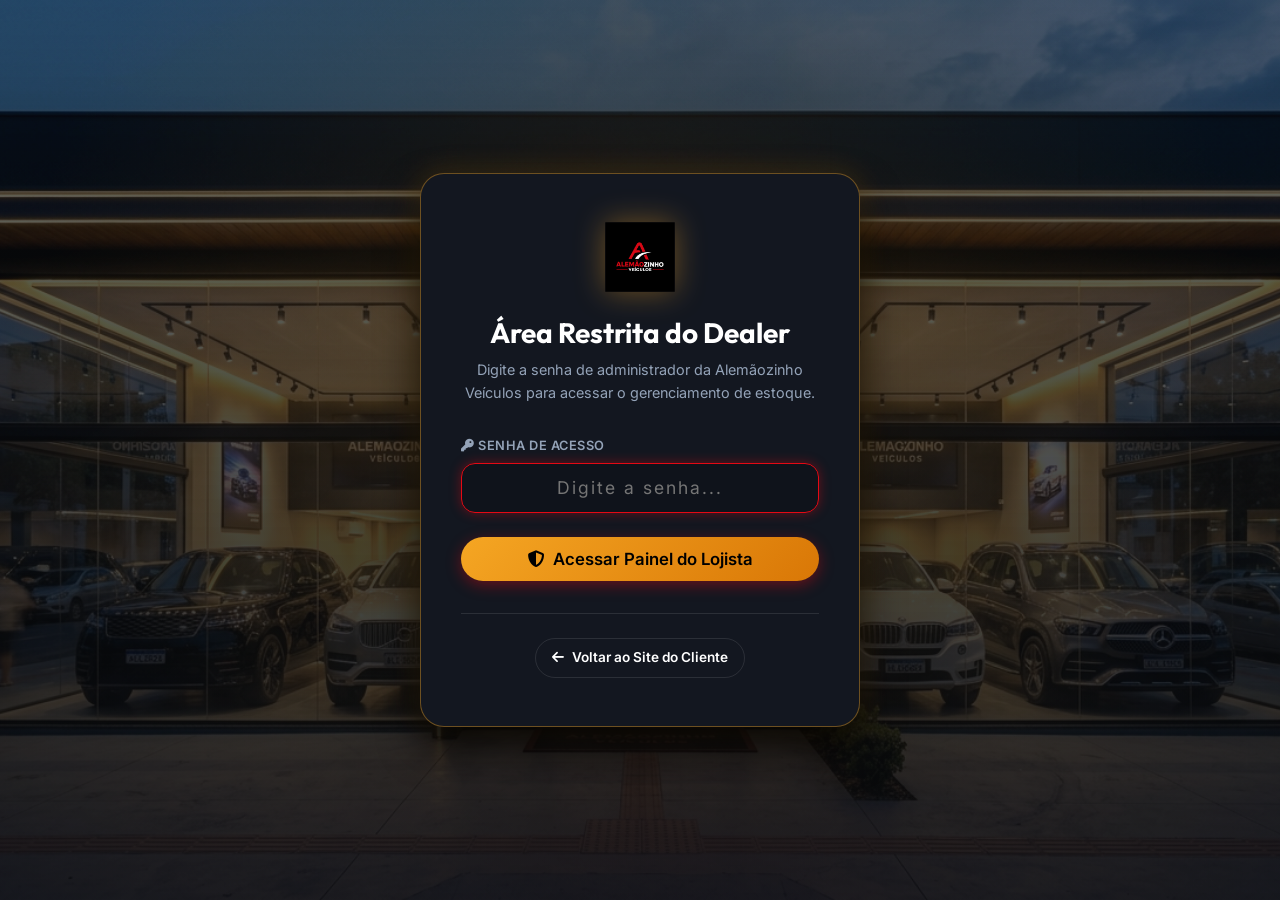
==== admin.html @ e80f40d3 "Initial commit: Alemãozinho Veículos Showroom & Dealer Admin Portal" ====
<!DOCTYPE html>
<html lang="pt-BR">
<head>
  <meta charset="UTF-8">
  <meta name="viewport" content="width=device-width, initial-scale=1.0">
  <title>Painel do Dealer | Alemãozinho Veículos (Área Restrita)</title>

  <!-- Favicon -->
  <link rel="icon" type="image/png" href="assets/logo.png">
  
  <!-- FontAwesome Icons -->
  <link rel="stylesheet" href="https://cdnjs.cloudflare.com/ajax/libs/font-awesome/6.4.0/css/all.min.css">
  
  <!-- Custom Stylesheet -->
  <link rel="stylesheet" href="styles.css">
</head>
<body>

  <!-- LOGIN / AUTHENTICATION SCREEN -->
  <div id="loginScreen" class="login-screen">
    <div class="login-card">
      <div style="margin-bottom: 1.5rem;">
        <img src="assets/logo.png" alt="Alemãozinho Veículos" style="width: 70px; height: 70px; margin: 0 auto; object-fit: contain; filter: drop-shadow(0 0 15px rgba(245, 166, 35, 0.4));">
      </div>
      <h2 style="font-size: 1.75rem; margin-bottom: 0.5rem;">Área Restrita do Dealer</h2>
      <p style="color: var(--text-muted); font-size: 0.9rem; margin-bottom: 2rem;">
        Digite a senha de administrador da Alemãozinho Veículos para acessar o gerenciamento de estoque.
      </p>

      <form onsubmit="handleDealerLogin(event)">
        <div class="form-group" style="margin-bottom: 1.5rem;">
          <label><i class="fas fa-key"></i> Senha de Acesso</label>
          <input type="password" id="dealerPasswordInput" placeholder="Digite a senha..." class="input-custom" style="text-align: center; font-size: 1.1rem; letter-spacing: 2px;" required autofocus>
        </div>

        <div id="loginErrorMsg" style="color: #FF4D5A; font-size: 0.85rem; font-weight: 600; margin-bottom: 1rem; display: none;">
          ⚠️ Senha incorreta! Tente novamente.
        </div>

        <button type="submit" class="btn-primary" style="width: 100%; justify-content: center; background: linear-gradient(135deg, #F5A623, #D97706); color: #000; font-size: 1.05rem;">
          <i class="fas fa-shield-alt"></i> Acessar Painel do Lojista
        </button>
      </form>

      <div style="margin-top: 2rem; border-top: 1px solid var(--border-light); padding-top: 1.5rem;">
        <a href="index.html" class="btn-outline" style="font-size: 0.85rem; padding: 0.5rem 1rem;">
          <i class="fas fa-arrow-left"></i> Voltar ao Site do Cliente
        </a>
      </div>
    </div>
  </div>

  <!-- AUTHENTICATED DEALER DASHBOARD -->
  <div id="dealerDashboard" style="display: none;">
    <!-- Dealer Navbar -->
    <header class="navbar" style="border-bottom: 2px solid var(--accent-gold);">
      <div class="container nav-container">
        <div class="brand-logo">
          <img src="assets/logo.png" alt="Alemãozinho Veículos Ícone" class="brand-icon-img">
          <img src="assets/logomarca.png" alt="Alemãozinho Veículos Logo" class="brand-img-logo">
          <span style="color: var(--accent-gold); font-size:0.8rem; font-weight:800; border:1px solid var(--accent-gold); padding:0.2rem 0.5rem; border-radius:6px;">DEALER</span>
        </div>

        <div class="nav-actions">
          <a href="index.html" target="_blank" class="btn-outline" title="Abrir vitrine em nova guia">
            <i class="fas fa-external-link-alt"></i> Ver Vitrine do Cliente ↗
          </a>
          <button onclick="handleDealerLogout()" class="btn-primary" style="background: #DC2626;">
            <i class="fas fa-sign-out-alt"></i> Sair / Bloquear
          </button>
        </div>
      </div>
    </header>

    <!-- Dealer Main Content -->
    <section class="dealer-section">
      <div class="container">
        <div class="dealer-header">
          <div>
            <span style="color:var(--accent-gold); font-size:0.85rem; font-weight:700; text-transform:uppercase; letter-spacing:1px;">
              <i class="fas fa-database"></i> Gestão de Frota e Estoque
            </span>
            <h2 style="font-size: 2.25rem;">Painel de Controle do <span class="gradient-text-red">Estoque</span></h2>
          </div>
          <div style="display:flex; gap:1rem;">
            <button onclick="openAddVehicleModal()" class="btn-primary" style="background: linear-gradient(135deg, #F5A623, #D97706); color:#000;">
              <i class="fas fa-plus-circle"></i> Cadastrar Novo Veículo
            </button>
            <button onclick="resetStockToDefault()" class="btn-outline" title="Resetar Estoque Padrão">
              <i class="fas fa-redo"></i> Restaurar Estoque Padrão
            </button>
          </div>
        </div>

        <!-- Admin Stats Grid -->
        <div class="admin-stats-grid">
          <div class="stat-card">
            <div class="stat-icon"><i class="fas fa-car"></i></div>
            <div>
              <div id="statTotalCars" class="stat-val">0</div>
              <div class="stat-label">Total em Estoque</div>
            </div>
          </div>

          <div class="stat-card">
            <div class="stat-icon"><i class="fas fa-dollar-sign"></i></div>
            <div>
              <div id="statTotalValue" class="stat-val">R$ 0k</div>
              <div class="stat-label">Valor Total Acumulado</div>
            </div>
          </div>

          <div class="stat-card">
            <div class="stat-icon" style="color:var(--accent-green); background:rgba(37,211,102,0.15);"><i class="fas fa-check-circle"></i></div>
            <div>
              <div id="statAvailable" class="stat-val">0</div>
              <div class="stat-label">Disponíveis na Vitrine</div>
            </div>
          </div>

          <div class="stat-card">
            <div class="stat-icon" style="color:#DC2626; background:rgba(220,38,38,0.15);"><i class="fas fa-tag"></i></div>
            <div>
              <div id="statSold" class="stat-val">0</div>
              <div class="stat-label">Veículos Vendidos</div>
            </div>
          </div>
        </div>

        <!-- Dealer Inventory Table -->
        <div class="table-responsive">
          <table class="admin-table">
            <thead>
              <tr>
                <th>Foto</th>
                <th>Veículo / Modelo</th>
                <th>Ano</th>
                <th>KM</th>
                <th>Preço</th>
                <th>Status</th>
                <th>Ações</th>
              </tr>
            </thead>
            <tbody id="adminTableBody">
              <!-- Rendered by admin.js -->
            </tbody>
          </table>
        </div>
      </div>
    </section>
  </div>

  <!-- Admin Add/Edit Vehicle Modal Structure -->
  <div id="adminFormModalOverlay" class="modal-overlay">
    <div class="modal-container" style="max-width:700px;">
      <button onclick="closeAdminFormModal()" class="modal-close"><i class="fas fa-times"></i></button>
      <div style="padding: 2rem;">
        <h3 id="adminFormTitle" style="font-size: 1.5rem; margin-bottom: 1.5rem; color: var(--accent-gold);">
          Cadastrar Novo Veículo no Estoque
        </h3>
        
        <form id="adminVehicleForm" onsubmit="handleVehicleFormSubmit(event)">
          <div class="form-row" style="grid-template-columns: 1fr 1fr;">
            <div class="form-group">
              <label>Marca</label>
              <input type="text" id="formMake" placeholder="Ex: Chevrolet" class="input-custom" required>
            </div>
            <div class="form-group">
              <label>Modelo Completo</label>
              <input type="text" id="formModel" placeholder="Ex: Tracker 1.0 Turbo Flex LTZ" class="input-custom" required>
            </div>
          </div>

          <div class="form-row" style="grid-template-columns: 1fr 1fr 1fr;">
            <div class="form-group">
              <label>Ano/Modelo</label>
              <input type="text" id="formYear" placeholder="Ex: 2022/2022" class="input-custom" required>
            </div>
            <div class="form-group">
              <label>Preço (R$)</label>
              <input type="number" id="formPrice" placeholder="Ex: 98000" class="input-custom" required>
            </div>
            <div class="form-group">
              <label>Quilometragem</label>
              <input type="text" id="formKm" placeholder="Ex: 66.200 km" class="input-custom" required>
            </div>
          </div>

          <div class="form-row" style="grid-template-columns: 1fr 1fr 1fr;">
            <div class="form-group">
              <label>Câmbio</label>
              <select id="formTransmission" class="select-custom" required>
                <option value="Automático">Automático</option>
                <option value="Manual">Manual</option>
              </select>
            </div>
            <div class="form-group">
              <label>Combustível</label>
              <select id="formFuel" class="select-custom" required>
                <option value="Flex">Flex</option>
                <option value="Gasolina">Gasolina</option>
                <option value="Diesel">Diesel</option>
                <option value="Híbrido / Elétrico">Híbrido / Elétrico</option>
              </select>
            </div>
            <div class="form-group">
              <label>Categoria</label>
              <select id="formBodyType" class="select-custom" required>
                <option value="SUV">SUV</option>
                <option value="Sedan">Sedan</option>
                <option value="Hatch">Hatch</option>
                <option value="Pickup">Pickup</option>
              </select>
            </div>
          </div>

          <div class="form-row" style="grid-template-columns: 1fr 1fr 1fr;">
            <div class="form-group">
              <label>Cor</label>
              <input type="text" id="formColor" placeholder="Ex: Prata" class="input-custom">
            </div>
            <div class="form-group">
              <label>Final de Placa</label>
              <input type="text" id="formPlateEnd" placeholder="Ex: 5" class="input-custom">
            </div>
            <div class="form-group">
              <label>Selo / Badge</label>
              <select id="formBadge" class="select-custom">
                <option value="Destaque">⭐ Destaque</option>
                <option value="Único Dono">Único Dono</option>
                <option value="Baixa KM">Baixa KM</option>
                <option value="Garantia Fábrica">Garantia de Fábrica</option>
                <option value="Revisado">Revisado</option>
              </select>
            </div>
          </div>

          <div class="form-group" style="margin-bottom: 1.5rem;">
            <label>URL da Foto Principal (ou link de imagem)</label>
            <input type="url" id="formImgUrl" placeholder="https://exemplo.com/foto-carro.jpg" class="input-custom">
          </div>

          <div style="display:flex; justify-content:flex-end; gap:1rem;">
            <button type="button" onclick="closeAdminFormModal()" class="btn-outline">Cancelar</button>
            <button type="submit" class="btn-primary" style="background:linear-gradient(135deg, #F5A623, #D97706); color:#000;">
              <i class="fas fa-save"></i> Salvar no Estoque
            </button>
          </div>
        </form>
      </div>
    </div>
  </div>

  <script src="admin.js"></script>
</body>
</html>
---- styles.css ----
/* ==========================================================================
   ALEMÃOZINHO VEÍCULOS - DESIGN SYSTEM & STYLES (REVOLUTIONARY REDESIGN)
   ========================================================================== */

@import url('https://fonts.googleapis.com/css2?family=Inter:wght@300;400;500;600;700&family=Outfit:wght@400;500;600;700;800;900&display=swap');

:root {
  /* Color Palette */
  --bg-dark: #090B0E;
  --bg-card: #131720;
  --bg-card-hover: #1A202C;
  --bg-surface: #181D28;
  --glass-bg: rgba(24, 29, 40, 0.75);
  --glass-border: rgba(255, 255, 255, 0.08);

  --primary: #E50914;
  --primary-hover: #FF2E3C;
  --primary-glow: rgba(229, 9, 20, 0.4);
  --accent-gold: #F5A623;
  --accent-green: #25D366;

  --text-main: #FFFFFF;
  --text-muted: #94A3B8;
  --text-dim: #64748B;
  --border-light: rgba(255, 255, 255, 0.1);

  /* Fonts */
  --font-heading: 'Outfit', sans-serif;
  --font-body: 'Inter', sans-serif;

  /* Elevation & Shadows */
  --shadow-sm: 0 4px 6px -1px rgba(0, 0, 0, 0.3);
  --shadow-lg: 0 20px 25px -5px rgba(0, 0, 0, 0.5), 0 10px 10px -5px rgba(0, 0, 0, 0.4);
  --shadow-glow: 0 0 25px var(--primary-glow);

  --radius-sm: 8px;
  --radius-md: 14px;
  --radius-lg: 24px;
  --radius-full: 9999px;

  --transition: all 0.3s cubic-bezier(0.4, 0, 0.2, 1);
}

/* Reset & Base */
*, *::before, *::after {
  box-sizing: border-box;
  margin: 0;
  padding: 0;
}

html {
  scroll-behavior: smooth;
  font-size: 16px;
}

body {
  background-color: var(--bg-dark);
  color: var(--text-main);
  font-family: var(--font-body);
  line-height: 1.6;
  overflow-x: hidden;
  -webkit-font-smoothing: antialiased;
}

a {
  color: inherit;
  text-decoration: none;
}

button, input, select, textarea {
  font-family: inherit;
  font-size: inherit;
  outline: none;
}

ul {
  list-style: none;
}

img {
  max-width: 100%;
  display: block;
}

/* Typography Utilities */
h1, h2, h3, h4, h5, h6 {
  font-family: var(--font-heading);
  font-weight: 700;
  line-height: 1.2;
}

.gradient-text {
  background: linear-gradient(135deg, #FFFFFF 30%, #94A3B8 100%);
  -webkit-background-clip: text;
  -webkit-text-fill-color: transparent;
}

.gradient-text-red {
  background: linear-gradient(135deg, #FF4D5A 0%, var(--primary) 50%, #B3000C 100%);
  -webkit-background-clip: text;
  -webkit-text-fill-color: transparent;
}

.container {
  width: 100%;
  max-width: 1280px;
  margin: 0 auto;
  padding: 0 1.5rem;
}

/* Announcement Bar */
.top-bar {
  background: linear-gradient(90deg, #0F131A, #1A0507, #0F131A);
  border-bottom: 1px solid var(--border-light);
  font-size: 0.85rem;
  padding: 0.5rem 0;
  color: var(--text-muted);
}

.top-bar-content {
  display: flex;
  justify-content: space-between;
  align-items: center;
  gap: 1rem;
}

.top-bar-info span {
  display: inline-flex;
  align-items: center;
  gap: 0.4rem;
  margin-right: 1.5rem;
}

.top-bar-social {
  display: flex;
  gap: 1rem;
}

.top-bar-social a {
  transition: var(--transition);
  opacity: 0.75;
}

.top-bar-social a:hover {
  opacity: 1;
  color: var(--primary);
}

/* Header & Navbar */
.navbar {
  position: sticky;
  top: 0;
  z-index: 100;
  background: rgba(9, 11, 14, 0.88);
  backdrop-filter: blur(16px);
  border-bottom: 1px solid var(--glass-border);
  padding: 0.85rem 0;
  transition: var(--transition);
}

.nav-container {
  display: flex;
  justify-content: space-between;
  align-items: center;
}

.brand-logo {
  display: flex;
  align-items: center;
  gap: 0.75rem;
}

.brand-icon-img {
  width: 44px;
  height: 44px;
  object-fit: contain;
  border-radius: 10px;
  box-shadow: 0 0 15px var(--primary-glow);
}

.brand-img-logo {
  height: 44px;
  width: auto;
  object-fit: contain;
  filter: drop-shadow(0 0 12px rgba(229, 9, 20, 0.3));
}

.nav-links {
  display: flex;
  align-items: center;
  gap: 2rem;
}

.nav-links a {
  font-size: 0.95rem;
  font-weight: 500;
  color: var(--text-muted);
  transition: var(--transition);
  position: relative;
  padding: 0.3rem 0;
}

.nav-links a:hover,
.nav-links a.active {
  color: var(--text-main);
}

.nav-links a::after {
  content: '';
  position: absolute;
  bottom: 0;
  left: 0;
  width: 0;
  height: 2px;
  background: var(--primary);
  transition: var(--transition);
  border-radius: 2px;
}

.nav-links a:hover::after,
.nav-links a.active::after {
  width: 100%;
}

.nav-actions {
  display: flex;
  align-items: center;
  gap: 0.75rem;
}

.btn-primary {
  background: linear-gradient(135deg, var(--primary), #B3000C);
  color: #FFF;
  padding: 0.75rem 1.5rem;
  border-radius: var(--radius-full);
  font-weight: 600;
  font-size: 0.95rem;
  border: none;
  cursor: pointer;
  display: inline-flex;
  align-items: center;
  gap: 0.5rem;
  box-shadow: 0 4px 15px var(--primary-glow);
  transition: var(--transition);
}

.btn-primary:hover {
  transform: translateY(-2px);
  box-shadow: 0 8px 25px rgba(229, 9, 20, 0.6);
  background: linear-gradient(135deg, var(--primary-hover), var(--primary));
}

.btn-whatsapp {
  background: linear-gradient(135deg, #25D366, #128C7E);
  color: #FFF;
  padding: 0.75rem 1.5rem;
  border-radius: var(--radius-full);
  font-weight: 600;
  font-size: 0.95rem;
  border: none;
  cursor: pointer;
  display: inline-flex;
  align-items: center;
  gap: 0.5rem;
  box-shadow: 0 4px 15px rgba(37, 211, 102, 0.3);
  transition: var(--transition);
}

.btn-whatsapp:hover {
  transform: translateY(-2px);
  box-shadow: 0 8px 25px rgba(37, 211, 102, 0.5);
}

.btn-outline {
  background: transparent;
  border: 1px solid var(--border-light);
  color: var(--text-main);
  padding: 0.75rem 1.5rem;
  border-radius: var(--radius-full);
  font-weight: 600;
  font-size: 0.95rem;
  cursor: pointer;
  transition: var(--transition);
  display: inline-flex;
  align-items: center;
  gap: 0.5rem;
}

.btn-outline:hover {
  border-color: var(--primary);
  color: var(--primary);
  background: rgba(229, 9, 20, 0.05);
}

.mobile-toggle {
  display: none;
  background: none;
  border: none;
  color: #FFF;
  font-size: 1.5rem;
  cursor: pointer;
}

/* HERO SECTION WITH STRAIGHT CENTERED STOREFRONT & LOGO */
.hero {
  position: relative;
  min-height: 80vh;
  display: flex;
  align-items: center;
  justify-content: center;
  padding: 5rem 0 8rem 0;
  background-image: radial-gradient(circle at 50% 35%, rgba(229, 9, 20, 0.25) 0%, transparent 70%),
                    url('assets/facade_centered.jpg');
  background-position: center 35%;
  background-repeat: no-repeat;
  background-size: cover;
}

.hero-overlay {
  position: absolute;
  inset: 0;
  background: linear-gradient(180deg, rgba(9, 11, 14, 0.50) 0%, rgba(9, 11, 14, 0.75) 75%, var(--bg-dark) 100%);
  backdrop-filter: brightness(1.15);
}

.hero-content {
  position: relative;
  z-index: 2;
  text-align: center;
  max-width: 900px;
  margin: 0 auto;
}

.hero-badge {
  display: inline-flex;
  align-items: center;
  gap: 0.5rem;
  background: rgba(229, 9, 20, 0.25);
  border: 1px solid rgba(229, 9, 20, 0.6);
  color: #FF6670;
  padding: 0.4rem 1rem;
  border-radius: var(--radius-full);
  font-size: 0.85rem;
  font-weight: 700;
  margin-bottom: 1.5rem;
  text-transform: uppercase;
  letter-spacing: 1px;
  box-shadow: 0 4px 15px rgba(0, 0, 0, 0.6);
}

.hero h1 {
  font-size: 3.5rem;
  letter-spacing: -1px;
  margin-bottom: 1.25rem;
  text-shadow: 0 4px 20px rgba(0, 0, 0, 0.9);
}

.hero p {
  font-size: 1.2rem;
  color: #E2E8F0;
  margin-bottom: 2.5rem;
  max-width: 750px;
  margin-left: auto;
  margin-right: auto;
  text-shadow: 0 2px 10px rgba(0, 0, 0, 0.9);
}

/* Floating Live Search Bar */
.search-box-container {
  position: relative;
  z-index: 10;
  margin-top: -4.5rem;
  padding: 0 1.5rem;
}

.search-card {
  background: var(--glass-bg);
  backdrop-filter: blur(20px);
  border: 1px solid var(--glass-border);
  border-radius: var(--radius-lg);
  padding: 1.75rem 2rem;
  box-shadow: var(--shadow-lg);
}

.search-grid {
  display: grid;
  grid-template-columns: repeat(4, 1fr) auto;
  gap: 1.25rem;
  align-items: end;
}

.form-group {
  display: flex;
  flex-direction: column;
  gap: 0.4rem;
  text-align: left;
}

.form-group label {
  font-size: 0.8rem;
  font-weight: 600;
  color: var(--text-muted);
  text-transform: uppercase;
  letter-spacing: 0.5px;
}

.select-custom, .input-custom {
  background: rgba(15, 19, 26, 0.85);
  border: 1px solid var(--border-light);
  color: var(--text-main);
  padding: 0.85rem 1rem;
  border-radius: var(--radius-md);
  font-size: 0.95rem;
  transition: var(--transition);
  width: 100%;
}

.select-custom:focus, .input-custom:focus {
  border-color: var(--primary);
  box-shadow: 0 0 12px var(--primary-glow);
}

/* Feature Highlights Strip */
.features-strip {
  padding: 4rem 0;
  border-bottom: 1px solid var(--border-light);
}

.features-grid {
  display: grid;
  grid-template-columns: repeat(4, 1fr);
  gap: 1.5rem;
}

.feature-card {
  background: var(--bg-card);
  border: 1px solid var(--border-light);
  padding: 1.5rem;
  border-radius: var(--radius-md);
  display: flex;
  align-items: flex-start;
  gap: 1rem;
  transition: var(--transition);
}

.feature-card:hover {
  transform: translateY(-5px);
  border-color: rgba(229, 9, 20, 0.4);
  box-shadow: var(--shadow-lg);
}

.feature-icon {
  width: 48px;
  height: 48px;
  background: rgba(229, 9, 20, 0.12);
  border-radius: var(--radius-md);
  display: flex;
  align-items: center;
  justify-content: center;
  color: var(--primary);
  font-size: 1.4rem;
  flex-shrink: 0;
}

.feature-info h4 {
  font-size: 1.1rem;
  margin-bottom: 0.25rem;
}

.feature-info p {
  font-size: 0.85rem;
  color: var(--text-muted);
}

/* SECTION HEADER */
.section-header {
  text-align: center;
  max-width: 700px;
  margin: 0 auto 3rem auto;
}

.section-tag {
  color: var(--primary);
  font-weight: 700;
  text-transform: uppercase;
  font-size: 0.85rem;
  letter-spacing: 1.5px;
  margin-bottom: 0.5rem;
  display: block;
}

.section-title {
  font-size: 2.5rem;
  margin-bottom: 1rem;
}

.section-subtitle {
  color: var(--text-muted);
  font-size: 1.05rem;
}

/* INVENTORY SECTION */
.inventory-section {
  padding: 5rem 0;
}

.inventory-controls {
  display: flex;
  justify-content: space-between;
  align-items: center;
  flex-wrap: wrap;
  gap: 1.5rem;
  margin-bottom: 2.5rem;
}

.filter-tabs {
  display: flex;
  gap: 0.5rem;
  flex-wrap: wrap;
}

.tab-btn {
  background: var(--bg-card);
  border: 1px solid var(--border-light);
  color: var(--text-muted);
  padding: 0.65rem 1.3rem;
  border-radius: var(--radius-full);
  font-size: 0.9rem;
  font-weight: 600;
  cursor: pointer;
  transition: var(--transition);
}

.tab-btn:hover, .tab-btn.active {
  background: var(--primary);
  border-color: var(--primary);
  color: #FFF;
  box-shadow: 0 4px 15px var(--primary-glow);
}

.sort-select {
  width: auto;
  min-width: 220px;
}

/* Vehicle Cards Grid */
.cars-grid {
  display: grid;
  grid-template-columns: repeat(3, 1fr);
  gap: 2rem;
}

.car-card {
  background: var(--bg-card);
  border: 1px solid var(--glass-border);
  border-radius: var(--radius-md);
  overflow: hidden;
  transition: var(--transition);
  position: relative;
  display: flex;
  flex-direction: column;
}

.car-card:hover {
  transform: translateY(-8px);
  border-color: rgba(229, 9, 20, 0.4);
  box-shadow: 0 15px 30px rgba(0, 0, 0, 0.6), 0 0 20px var(--primary-glow);
}

.car-img-wrapper {
  position: relative;
  height: 230px;
  overflow: hidden;
  background: #000;
}

.car-img-wrapper img {
  width: 100%;
  height: 100%;
  object-fit: cover;
  transition: transform 0.5s ease;
}

.car-card:hover .car-img-wrapper img {
  transform: scale(1.08);
}

.car-badges {
  position: absolute;
  top: 1rem;
  left: 1rem;
  display: flex;
  flex-direction: column;
  gap: 0.4rem;
  z-index: 2;
}

.badge {
  padding: 0.3rem 0.7rem;
  border-radius: var(--radius-sm);
  font-size: 0.75rem;
  font-weight: 700;
  text-transform: uppercase;
  letter-spacing: 0.5px;
}

.badge-red {
  background: var(--primary);
  color: #FFF;
}

.badge-dark {
  background: rgba(9, 11, 14, 0.85);
  backdrop-filter: blur(8px);
  color: #FFF;
  border: 1px solid var(--border-light);
}

.badge-sold {
  background: #DC2626;
  color: #FFF;
}

.car-body {
  padding: 1.5rem;
  display: flex;
  flex-direction: column;
  flex: 1;
}

.car-year {
  font-size: 0.85rem;
  color: var(--primary);
  font-weight: 700;
  margin-bottom: 0.25rem;
}

.car-title {
  font-size: 1.2rem;
  margin-bottom: 0.75rem;
  font-weight: 700;
  display: -webkit-box;
  -webkit-line-clamp: 1;
  -webkit-box-orient: vertical;
  overflow: hidden;
}

.car-specs {
  display: grid;
  grid-template-columns: repeat(3, 1fr);
  gap: 0.5rem;
  background: rgba(255, 255, 255, 0.03);
  border: 1px solid rgba(255, 255, 255, 0.05);
  border-radius: var(--radius-sm);
  padding: 0.75rem;
  margin-bottom: 1.25rem;
}

.spec-item {
  display: flex;
  flex-direction: column;
  align-items: center;
  text-align: center;
  font-size: 0.8rem;
  color: var(--text-muted);
}

.spec-item i {
  color: var(--primary);
  margin-bottom: 0.25rem;
  font-size: 1rem;
}

.car-price-row {
  margin-top: auto;
  display: flex;
  justify-content: space-between;
  align-items: flex-end;
  padding-top: 1rem;
  border-top: 1px solid var(--border-light);
  margin-bottom: 1.25rem;
}

.price-main {
  font-family: var(--font-heading);
  font-size: 1.5rem;
  font-weight: 800;
  color: #FFF;
}

.price-parcel {
  font-size: 0.8rem;
  color: var(--text-muted);
}

.car-actions {
  display: grid;
  grid-template-columns: 1fr 1fr;
  gap: 0.75rem;
}

/* FINANCING SIMULATOR */
.financing-section {
  padding: 5rem 0;
  background: linear-gradient(180deg, var(--bg-dark) 0%, var(--bg-surface) 50%, var(--bg-dark) 100%);
  border-top: 1px solid var(--border-light);
  border-bottom: 1px solid var(--border-light);
}

.financing-container {
  display: grid;
  grid-template-columns: 1fr 1fr;
  gap: 3.5rem;
  align-items: center;
}

.sim-box {
  background: var(--bg-card);
  border: 1px solid var(--glass-border);
  border-radius: var(--radius-lg);
  padding: 2.5rem;
  box-shadow: var(--shadow-lg);
}

.range-slider-group {
  margin-bottom: 1.5rem;
}

.range-header {
  display: flex;
  justify-content: space-between;
  margin-bottom: 0.5rem;
  font-size: 0.95rem;
}

.range-val {
  color: var(--primary);
  font-weight: 700;
  font-size: 1.1rem;
}

input[type=range] {
  width: 100%;
  height: 8px;
  border-radius: 4px;
  background: rgba(255, 255, 255, 0.1);
  accent-color: var(--primary);
  cursor: pointer;
}

.term-options {
  display: grid;
  grid-template-columns: repeat(4, 1fr);
  gap: 0.75rem;
  margin-bottom: 2rem;
}

.term-btn {
  background: rgba(255, 255, 255, 0.05);
  border: 1px solid var(--border-light);
  color: var(--text-muted);
  padding: 0.75rem;
  border-radius: var(--radius-sm);
  font-weight: 700;
  cursor: pointer;
  transition: var(--transition);
}

.term-btn.active, .term-btn:hover {
  background: var(--primary);
  border-color: var(--primary);
  color: #FFF;
}

.result-card {
  background: rgba(229, 9, 20, 0.08);
  border: 1px solid rgba(229, 9, 20, 0.3);
  border-radius: var(--radius-md);
  padding: 1.5rem;
  text-align: center;
  margin-bottom: 1.5rem;
}

.result-title {
  font-size: 0.85rem;
  color: var(--text-muted);
  text-transform: uppercase;
}

.result-amount {
  font-family: var(--font-heading);
  font-size: 2.25rem;
  font-weight: 800;
  color: #FFF;
  margin: 0.25rem 0;
}

/* SELL / TRADE SECTION */
.sell-section {
  padding: 5rem 0;
}

.sell-wrapper {
  background: linear-gradient(135deg, rgba(24, 29, 40, 0.95), rgba(15, 19, 26, 0.95));
  border: 1px solid var(--glass-border);
  border-radius: var(--radius-lg);
  padding: 3.5rem 2.5rem;
  position: relative;
  overflow: hidden;
}

.form-row {
  display: grid;
  grid-template-columns: repeat(3, 1fr);
  gap: 1.25rem;
  margin-bottom: 1.25rem;
}

/* ABOUT & LOCATION SECTION */
.about-section {
  padding: 5rem 0;
  background: var(--bg-surface);
  border-top: 1px solid var(--border-light);
}

.about-grid {
  display: grid;
  grid-template-columns: 1fr 1fr;
  gap: 4rem;
  align-items: center;
}

.about-info-list {
  display: flex;
  flex-direction: column;
  gap: 1.25rem;
  margin-top: 1.5rem;
}

.info-item {
  display: flex;
  align-items: flex-start;
  gap: 1rem;
}

.info-item-icon {
  width: 42px;
  height: 42px;
  background: rgba(229, 9, 20, 0.15);
  color: var(--primary);
  border-radius: var(--radius-sm);
  display: flex;
  align-items: center;
  justify-content: center;
  font-size: 1.2rem;
  flex-shrink: 0;
}

.map-box {
  border-radius: var(--radius-md);
  overflow: hidden;
  border: 1px solid var(--border-light);
  height: 380px;
}

/* ==========================================================================
   DEALER / ADMIN LOGIN & DASHBOARD STYLES (WITH MATCHING STOREFRONT BG)
   ========================================================================== */
.login-screen {
  position: relative;
  min-height: 100vh;
  display: flex;
  align-items: center;
  justify-content: center;
  background-image: radial-gradient(circle at 50% 35%, rgba(245, 166, 35, 0.25) 0%, transparent 70%),
                    url('assets/facade_centered.jpg');
  background-position: center 35%;
  background-repeat: no-repeat;
  background-size: cover;
  padding: 2rem 1rem;
}

.login-screen::before {
  content: '';
  position: absolute;
  inset: 0;
  background: linear-gradient(180deg, rgba(9, 11, 14, 0.60) 0%, rgba(9, 11, 14, 0.85) 100%);
  backdrop-filter: brightness(1.1);
  z-index: 1;
}

.login-card {
  position: relative;
  z-index: 2;
  background: var(--bg-card);
  border: 1px solid rgba(245, 166, 35, 0.4);
  border-radius: var(--radius-lg);
  padding: 3rem 2.5rem;
  width: 100%;
  max-width: 440px;
  text-align: center;
  box-shadow: 0 20px 40px rgba(0, 0, 0, 0.9), 0 0 30px rgba(245, 166, 35, 0.2);
}

.dealer-section {
  position: relative;
  padding: 4rem 0;
  background-image: radial-gradient(circle at 50% 35%, rgba(245, 166, 35, 0.15) 0%, transparent 70%),
                    url('assets/facade_centered.jpg');
  background-position: center 35%;
  background-repeat: no-repeat;
  background-size: cover;
  background-attachment: fixed;
}

.dealer-section::before {
  content: '';
  position: absolute;
  inset: 0;
  background: linear-gradient(180deg, rgba(9, 11, 14, 0.85) 0%, rgba(9, 11, 14, 0.95) 100%);
  backdrop-filter: brightness(1.1);
  z-index: 0;
}

.dealer-section > .container {
  position: relative;
  z-index: 2;
}

.dealer-header {
  display: flex;
  justify-content: space-between;
  align-items: center;
  margin-bottom: 2rem;
  flex-wrap: wrap;
  gap: 1rem;
}

.admin-stats-grid {
  display: grid;
  grid-template-columns: repeat(4, 1fr);
  gap: 1.5rem;
  margin-bottom: 2.5rem;
}

.stat-card {
  background: var(--bg-card);
  border: 1px solid var(--border-light);
  border-radius: var(--radius-md);
  padding: 1.5rem;
  display: flex;
  align-items: center;
  gap: 1rem;
}

.stat-icon {
  width: 50px;
  height: 50px;
  border-radius: 12px;
  background: rgba(245, 166, 35, 0.15);
  color: var(--accent-gold);
  display: flex;
  align-items: center;
  justify-content: center;
  font-size: 1.5rem;
}

.stat-val {
  font-family: var(--font-heading);
  font-size: 1.8rem;
  font-weight: 800;
  color: #FFF;
}

.stat-label {
  font-size: 0.8rem;
  color: var(--text-muted);
  text-transform: uppercase;
}

.table-responsive {
  background: var(--bg-card);
  border: 1px solid var(--glass-border);
  border-radius: var(--radius-md);
  overflow-x: auto;
}

.admin-table {
  width: 100%;
  border-collapse: collapse;
  text-align: left;
  font-size: 0.9rem;
}

.admin-table th {
  background: rgba(255, 255, 255, 0.04);
  padding: 1rem 1.25rem;
  color: var(--text-muted);
  text-transform: uppercase;
  font-size: 0.75rem;
  font-weight: 700;
  border-bottom: 1px solid var(--border-light);
}

.admin-table td {
  padding: 1rem 1.25rem;
  border-bottom: 1px solid rgba(255, 255, 255, 0.05);
  vertical-align: middle;
}

.admin-table tr:hover {
  background: rgba(255, 255, 255, 0.02);
}

.thumb-small {
  width: 60px;
  height: 45px;
  object-fit: cover;
  border-radius: 6px;
}

.btn-icon {
  background: rgba(255, 255, 255, 0.05);
  border: 1px solid var(--border-light);
  color: #FFF;
  width: 32px;
  height: 32px;
  border-radius: 6px;
  cursor: pointer;
  display: inline-flex;
  align-items: center;
  justify-content: center;
  transition: var(--transition);
}

.btn-icon:hover {
  background: var(--primary);
  border-color: var(--primary);
}

.btn-icon.edit:hover {
  background: var(--accent-gold);
  border-color: var(--accent-gold);
  color: #000;
}

.btn-icon.delete:hover {
  background: #DC2626;
  border-color: #DC2626;
}

/* MODAL DETALHES */
.modal-overlay {
  position: fixed;
  inset: 0;
  background: rgba(0, 0, 0, 0.85);
  backdrop-filter: blur(10px);
  z-index: 1000;
  display: flex;
  align-items: center;
  justify-content: center;
  padding: 1.5rem;
  opacity: 0;
  visibility: hidden;
  transition: var(--transition);
}

.modal-overlay.active {
  opacity: 1;
  visibility: visible;
}

.modal-container {
  background: var(--bg-card);
  border: 1px solid var(--glass-border);
  border-radius: var(--radius-lg);
  width: 100%;
  max-width: 950px;
  max-height: 90vh;
  overflow-y: auto;
  position: relative;
  box-shadow: var(--shadow-lg);
  transform: scale(0.95);
  transition: var(--transition);
}

.modal-overlay.active .modal-container {
  transform: scale(1);
}

.modal-close {
  position: absolute;
  top: 1.25rem;
  right: 1.25rem;
  background: rgba(255, 255, 255, 0.1);
  border: none;
  color: #FFF;
  width: 36px;
  height: 36px;
  border-radius: 50%;
  cursor: pointer;
  display: flex;
  align-items: center;
  justify-content: center;
  z-index: 10;
  transition: var(--transition);
}

.modal-close:hover {
  background: var(--primary);
}

.modal-grid {
  display: grid;
  grid-template-columns: 1fr 1fr;
  gap: 2rem;
  padding: 2rem;
}

.modal-gallery-img {
  width: 100%;
  height: 320px;
  object-fit: cover;
  border-radius: var(--radius-md);
}

.optionals-grid {
  display: grid;
  grid-template-columns: 1fr 1fr;
  gap: 0.5rem;
  margin: 1rem 0 1.5rem 0;
  font-size: 0.85rem;
  color: var(--text-muted);
}

.optionals-grid span {
  display: flex;
  align-items: center;
  gap: 0.4rem;
}

.optionals-grid i {
  color: var(--primary);
}

/* FLOATING WHATSAPP CTA */
.floating-whatsapp {
  position: fixed;
  bottom: 2rem;
  right: 2rem;
  z-index: 900;
  background: linear-gradient(135deg, #25D366, #128C7E);
  color: #FFF;
  width: 60px;
  height: 60px;
  border-radius: 50%;
  display: flex;
  align-items: center;
  justify-content: center;
  font-size: 1.8rem;
  box-shadow: 0 10px 25px rgba(37, 211, 102, 0.5);
  cursor: pointer;
  transition: var(--transition);
  animation: pulse-wa 2s infinite;
}

.floating-whatsapp:hover {
  transform: scale(1.1);
}

@keyframes pulse-wa {
  0% { box-shadow: 0 0 0 0 rgba(37, 211, 102, 0.7); }
  70% { box-shadow: 0 0 0 18px rgba(37, 211, 102, 0); }
  100% { box-shadow: 0 0 0 0 rgba(37, 211, 102, 0); }
}

/* FOOTER */
footer {
  background: #05070A;
  border-top: 1px solid var(--border-light);
  padding: 4rem 0 2rem 0;
  font-size: 0.9rem;
  color: var(--text-muted);
}

.footer-grid {
  display: grid;
  grid-template-columns: 2fr 1fr 1fr 1.5fr;
  gap: 3rem;
  margin-bottom: 3rem;
}

.footer-col h4 {
  color: #FFF;
  margin-bottom: 1.25rem;
  font-size: 1.1rem;
}

.footer-col ul {
  display: flex;
  flex-direction: column;
  gap: 0.75rem;
}

.footer-col a:hover {
  color: var(--primary);
}

.footer-bottom {
  border-top: 1px solid var(--border-light);
  padding-top: 2rem;
  display: flex;
  justify-content: space-between;
  align-items: center;
  font-size: 0.85rem;
}

/* Responsive Media Queries */
@media (max-width: 1024px) {
  .hero h1 { font-size: 2.75rem; }
  .search-grid { grid-template-columns: 1fr 1fr; }
  .cars-grid { grid-template-columns: repeat(2, 1fr); }
  .features-grid { grid-template-columns: repeat(2, 1fr); }
  .financing-container, .about-grid, .modal-grid { grid-template-columns: 1fr; }
  .footer-grid { grid-template-columns: 1fr 1fr; }
  .admin-stats-grid { grid-template-columns: repeat(2, 1fr); }
}

@media (max-width: 768px) {
  .nav-links, .top-bar-info span:not(:first-child) { display: none; }
  .mobile-toggle { display: block; }
  .hero h1 { font-size: 2.2rem; }
  .search-grid { grid-template-columns: 1fr; }
  .cars-grid { grid-template-columns: 1fr; }
  .features-grid { grid-template-columns: 1fr; }
  .form-row { grid-template-columns: 1fr; }
  .footer-grid { grid-template-columns: 1fr; }
  .footer-bottom { flex-direction: column; gap: 1rem; text-align: center; }
  .admin-stats-grid { grid-template-columns: 1fr; }
}
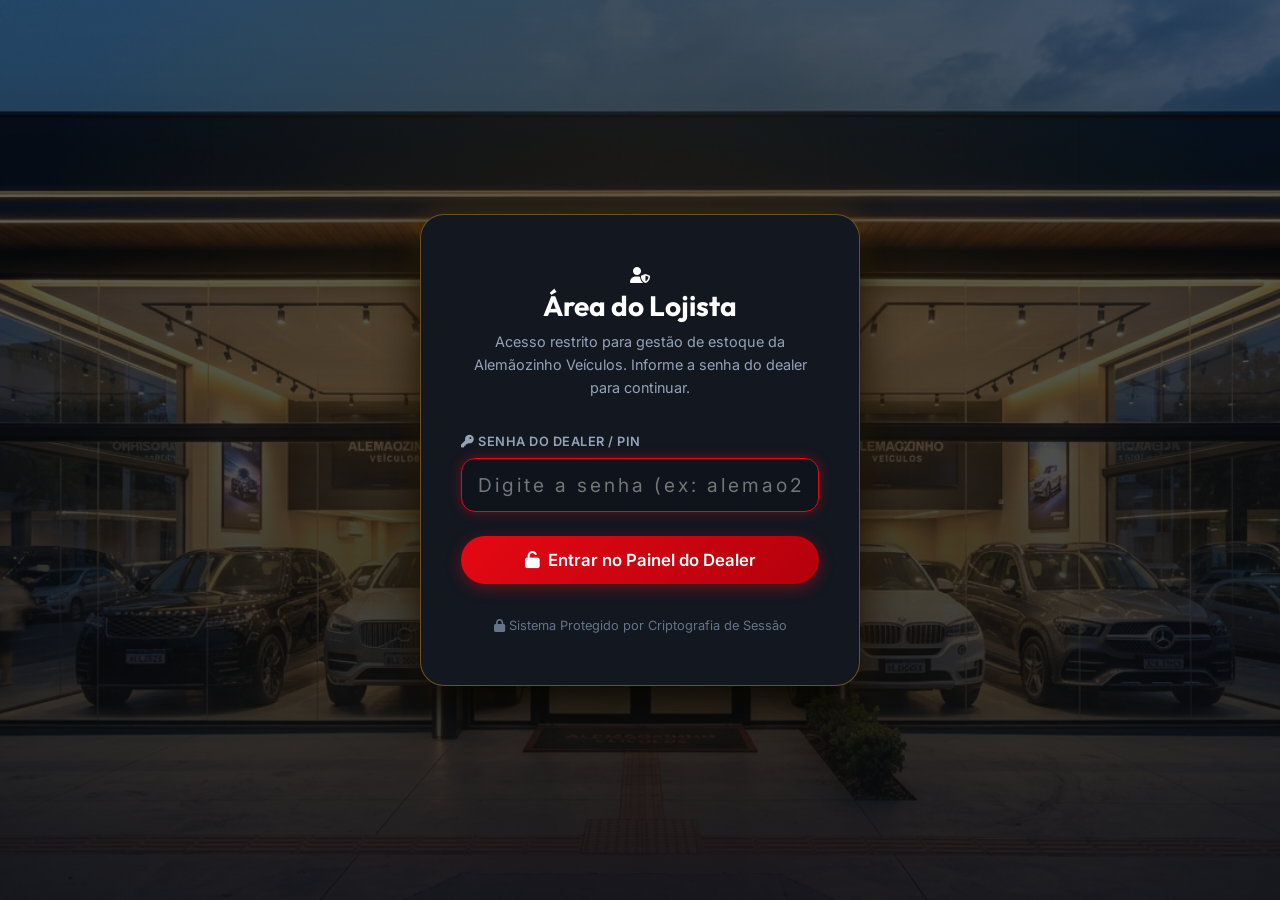
==== commit ebbef013: "Feat: Conexao com Banco de Dados Nuvem em Tempo Real (Cloud DB REST API) para Vitrine e Painel Deale" ====
--- a/admin.html
+++ b/admin.html
@@ -3,254 +3,244 @@
 <head>
   <meta charset="UTF-8">
   <meta name="viewport" content="width=device-width, initial-scale=1.0">
-  <title>Painel do Dealer | Alemãozinho Veículos (Área Restrita)</title>
-
-  <!-- Favicon -->
+  <title>Painel do Dealer | Gestão de Estoque - Alemãozinho Veículos</title>
   <link rel="icon" type="image/png" href="assets/logo.png">
-  
-  <!-- FontAwesome Icons -->
   <link rel="stylesheet" href="https://cdnjs.cloudflare.com/ajax/libs/font-awesome/6.4.0/css/all.min.css">
-  
-  <!-- Custom Stylesheet -->
   <link rel="stylesheet" href="styles.css">
 </head>
 <body>
 
-  <!-- LOGIN / AUTHENTICATION SCREEN -->
-  <div id="loginScreen" class="login-screen">
+  <!-- Lock / Login Screen (Restricted Access) -->
+  <section id="loginScreenSection" class="login-screen">
     <div class="login-card">
-      <div style="margin-bottom: 1.5rem;">
-        <img src="assets/logo.png" alt="Alemãozinho Veículos" style="width: 70px; height: 70px; margin: 0 auto; object-fit: contain; filter: drop-shadow(0 0 15px rgba(245, 166, 35, 0.4));">
-      </div>
-      <h2 style="font-size: 1.75rem; margin-bottom: 0.5rem;">Área Restrita do Dealer</h2>
+      <div class="login-icon-box">
+        <i class="fas fa-user-shield"></i>
+      </div>
+      <h2 style="font-size: 1.75rem; margin-bottom: 0.5rem;">Área do Lojista</h2>
       <p style="color: var(--text-muted); font-size: 0.9rem; margin-bottom: 2rem;">
-        Digite a senha de administrador da Alemãozinho Veículos para acessar o gerenciamento de estoque.
+        Acesso restrito para gestão de estoque da Alemãozinho Veículos. Informe a senha do dealer para continuar.
       </p>
 
-      <form onsubmit="handleDealerLogin(event)">
+      <form onsubmit="handleLogin(event)">
         <div class="form-group" style="margin-bottom: 1.5rem;">
-          <label><i class="fas fa-key"></i> Senha de Acesso</label>
-          <input type="password" id="dealerPasswordInput" placeholder="Digite a senha..." class="input-custom" style="text-align: center; font-size: 1.1rem; letter-spacing: 2px;" required autofocus>
-        </div>
-
-        <div id="loginErrorMsg" style="color: #FF4D5A; font-size: 0.85rem; font-weight: 600; margin-bottom: 1rem; display: none;">
-          ⚠️ Senha incorreta! Tente novamente.
-        </div>
-
-        <button type="submit" class="btn-primary" style="width: 100%; justify-content: center; background: linear-gradient(135deg, #F5A623, #D97706); color: #000; font-size: 1.05rem;">
-          <i class="fas fa-shield-alt"></i> Acessar Painel do Lojista
+          <label><i class="fas fa-key"></i> Senha do Dealer / PIN</label>
+          <input type="password" id="dealerPinInput" placeholder="Digite a senha (ex: alemao2026)" class="input-custom" style="text-align: center; font-size: 1.2rem; letter-spacing: 3px;" required autofocus>
+        </div>
+
+        <div id="loginErrorMsg" style="color: #FF4D5A; font-size: 0.85rem; margin-bottom: 1rem; display: none;"></div>
+
+        <button type="submit" class="btn-primary" style="width: 100%; justify-content: center; font-size: 1.05rem; padding: 0.9rem;">
+          <i class="fas fa-unlock"></i> Entrar no Painel do Dealer
         </button>
       </form>
 
-      <div style="margin-top: 2rem; border-top: 1px solid var(--border-light); padding-top: 1.5rem;">
-        <a href="index.html" class="btn-outline" style="font-size: 0.85rem; padding: 0.5rem 1rem;">
-          <i class="fas fa-arrow-left"></i> Voltar ao Site do Cliente
-        </a>
+      <div style="margin-top: 2rem; font-size: 0.8rem; color: var(--text-dim);">
+        <i class="fas fa-lock"></i> Sistema Protegido por Criptografia de Sessão
       </div>
     </div>
-  </div>
-
-  <!-- AUTHENTICATED DEALER DASHBOARD -->
-  <div id="dealerDashboard" style="display: none;">
-    <!-- Dealer Navbar -->
-    <header class="navbar" style="border-bottom: 2px solid var(--accent-gold);">
-      <div class="container nav-container">
-        <div class="brand-logo">
-          <img src="assets/logo.png" alt="Alemãozinho Veículos Ícone" class="brand-icon-img">
-          <img src="assets/logomarca.png" alt="Alemãozinho Veículos Logo" class="brand-img-logo">
-          <span style="color: var(--accent-gold); font-size:0.8rem; font-weight:800; border:1px solid var(--accent-gold); padding:0.2rem 0.5rem; border-radius:6px;">DEALER</span>
-        </div>
-
-        <div class="nav-actions">
-          <a href="index.html" target="_blank" class="btn-outline" title="Abrir vitrine em nova guia">
+  </section>
+
+  <!-- Authenticated Dealer Management Dashboard -->
+  <section id="dealerDashboardSection" class="dealer-section" style="display: none;">
+    <div class="container">
+      
+      <!-- Top Header Row -->
+      <div class="dealer-header">
+        <div style="display: flex; align-items: center; gap: 1rem;">
+          <div class="brand-logo">
+            <img src="assets/logo.png" alt="Alemãozinho Veículos Ícone" class="brand-icon-img">
+            <img src="assets/logomarca.png" alt="Alemãozinho Veículos Logo" class="brand-img-logo">
+          </div>
+          <div style="border-left: 1px solid var(--border-light); padding-left: 1rem;">
+            <h1 style="font-size: 1.5rem;">Painel do Dealer <span class="gradient-text-red">| Gestão de Estoque</span></h1>
+            <div style="display: flex; align-items: center; gap: 0.75rem; margin-top: 0.25rem;">
+              <span style="font-size: 0.85rem; color: var(--accent-gold); font-weight: 600;">
+                <i class="fas fa-user-check"></i> Sessão Autorizada (Lojista)
+              </span>
+              <span class="cloud-sync-badge" style="padding: 0.15rem 0.6rem; border-radius: 20px; font-size: 0.75rem; font-weight: 600;">
+                <i class="fas fa-database"></i> Conectando Cloud DB...
+              </span>
+            </div>
+          </div>
+        </div>
+
+        <div style="display: flex; gap: 1rem; align-items: center;">
+          <a href="index.html" target="_blank" class="btn-outline" style="font-size: 0.85rem;">
             <i class="fas fa-external-link-alt"></i> Ver Vitrine do Cliente ↗
           </a>
-          <button onclick="handleDealerLogout()" class="btn-primary" style="background: #DC2626;">
-            <i class="fas fa-sign-out-alt"></i> Sair / Bloquear
+          <button onclick="openAddModal()" class="btn-primary" style="font-size: 0.9rem;">
+            <i class="fas fa-plus-circle"></i> Adicionar Novo Veículo
           </button>
-        </div>
-      </div>
-    </header>
-
-    <!-- Dealer Main Content -->
-    <section class="dealer-section">
-      <div class="container">
-        <div class="dealer-header">
-          <div>
-            <span style="color:var(--accent-gold); font-size:0.85rem; font-weight:700; text-transform:uppercase; letter-spacing:1px;">
-              <i class="fas fa-database"></i> Gestão de Frota e Estoque
-            </span>
-            <h2 style="font-size: 2.25rem;">Painel de Controle do <span class="gradient-text-red">Estoque</span></h2>
-          </div>
-          <div style="display:flex; gap:1rem;">
-            <button onclick="openAddVehicleModal()" class="btn-primary" style="background: linear-gradient(135deg, #F5A623, #D97706); color:#000;">
-              <i class="fas fa-plus-circle"></i> Cadastrar Novo Veículo
-            </button>
-            <button onclick="resetStockToDefault()" class="btn-outline" title="Resetar Estoque Padrão">
-              <i class="fas fa-redo"></i> Restaurar Estoque Padrão
-            </button>
-          </div>
-        </div>
-
-        <!-- Admin Stats Grid -->
-        <div class="admin-stats-grid">
-          <div class="stat-card">
-            <div class="stat-icon"><i class="fas fa-car"></i></div>
-            <div>
-              <div id="statTotalCars" class="stat-val">0</div>
-              <div class="stat-label">Total em Estoque</div>
-            </div>
-          </div>
-
-          <div class="stat-card">
-            <div class="stat-icon"><i class="fas fa-dollar-sign"></i></div>
-            <div>
-              <div id="statTotalValue" class="stat-val">R$ 0k</div>
-              <div class="stat-label">Valor Total Acumulado</div>
-            </div>
-          </div>
-
-          <div class="stat-card">
-            <div class="stat-icon" style="color:var(--accent-green); background:rgba(37,211,102,0.15);"><i class="fas fa-check-circle"></i></div>
-            <div>
-              <div id="statAvailable" class="stat-val">0</div>
-              <div class="stat-label">Disponíveis na Vitrine</div>
-            </div>
-          </div>
-
-          <div class="stat-card">
-            <div class="stat-icon" style="color:#DC2626; background:rgba(220,38,38,0.15);"><i class="fas fa-tag"></i></div>
-            <div>
-              <div id="statSold" class="stat-val">0</div>
-              <div class="stat-label">Veículos Vendidos</div>
-            </div>
-          </div>
-        </div>
-
-        <!-- Dealer Inventory Table -->
-        <div class="table-responsive">
-          <table class="admin-table">
-            <thead>
-              <tr>
-                <th>Foto</th>
-                <th>Veículo / Modelo</th>
-                <th>Ano</th>
-                <th>KM</th>
-                <th>Preço</th>
-                <th>Status</th>
-                <th>Ações</th>
-              </tr>
-            </thead>
-            <tbody id="adminTableBody">
-              <!-- Rendered by admin.js -->
-            </tbody>
-          </table>
-        </div>
-      </div>
-    </section>
-  </div>
-
-  <!-- Admin Add/Edit Vehicle Modal Structure -->
-  <div id="adminFormModalOverlay" class="modal-overlay">
-    <div class="modal-container" style="max-width:700px;">
-      <button onclick="closeAdminFormModal()" class="modal-close"><i class="fas fa-times"></i></button>
+          <button onclick="handleLogout()" class="btn-outline" style="font-size: 0.85rem; border-color: #DC2626; color: #DC2626;">
+            <i class="fas fa-sign-out-alt"></i> Sair
+          </button>
+        </div>
+      </div>
+
+      <!-- Inventory Metrics / Analytics Cards -->
+      <div class="admin-stats-grid">
+        <div class="stat-card">
+          <div class="stat-icon"><i class="fas fa-car-side"></i></div>
+          <div>
+            <div id="statTotalCars" class="stat-val">0</div>
+            <div class="stat-label">Total de Veículos</div>
+          </div>
+        </div>
+
+        <div class="stat-card">
+          <div class="stat-icon" style="color:var(--accent-green); background:rgba(37,211,102,0.15);"><i class="fas fa-check-circle"></i></div>
+          <div>
+            <div id="statAvailableCars" class="stat-val">0</div>
+            <div class="stat-label">Disponíveis na Vitrine</div>
+          </div>
+        </div>
+
+        <div class="stat-card">
+          <div class="stat-icon" style="color:#FF4D5A; background:rgba(239,68,68,0.15);"><i class="fas fa-tag"></i></div>
+          <div>
+            <div id="statSoldCars" class="stat-val">0</div>
+            <div class="stat-label">Veículos Vendidos</div>
+          </div>
+        </div>
+
+        <div class="stat-card">
+          <div class="stat-icon" style="color:var(--primary); background:rgba(229,9,20,0.15);"><i class="fas fa-dollar-sign"></i></div>
+          <div>
+            <div id="statStockValue" class="stat-val">R$ 0</div>
+            <div class="stat-label">Valor Total do Estoque</div>
+          </div>
+        </div>
+      </div>
+
+      <!-- Stock Table Area -->
+      <div style="display: flex; justify-content: space-between; align-items: center; margin-bottom: 1rem;">
+        <h3 style="font-size: 1.25rem;"><i class="fas fa-list" style="color:var(--primary)"></i> Lista de Veículos em Estoque</h3>
+        <button onclick="syncVehiclesFromCloud()" class="btn-outline" style="font-size: 0.8rem; padding: 0.4rem 1rem;">
+          <i class="fas fa-sync"></i> Sincronizar Banco de Dados
+        </button>
+      </div>
+
+      <div class="table-responsive">
+        <table class="admin-table">
+          <thead>
+            <tr>
+              <th>Foto</th>
+              <th>Veículo (Marca / Modelo)</th>
+              <th>Ano</th>
+              <th>KM</th>
+              <th>Preço de Venda</th>
+              <th>Status do Estoque</th>
+              <th>Ações</th>
+            </tr>
+          </thead>
+          <tbody id="adminTableBody">
+            <!-- Rendered by admin.js -->
+          </tbody>
+        </table>
+      </div>
+    </div>
+  </section>
+
+  <!-- Add / Edit Vehicle Modal -->
+  <div id="vehicleFormModal" class="modal-overlay">
+    <div class="modal-container" style="max-width: 750px;">
+      <button onclick="closeVehicleModal()" class="modal-close"><i class="fas fa-times"></i></button>
       <div style="padding: 2rem;">
-        <h3 id="adminFormTitle" style="font-size: 1.5rem; margin-bottom: 1.5rem; color: var(--accent-gold);">
-          Cadastrar Novo Veículo no Estoque
-        </h3>
+        <h2 id="modalFormTitle" style="font-size: 1.5rem; margin-bottom: 1.5rem;"><i class="fas fa-car" style="color:var(--primary)"></i> Adicionar Novo Veículo</h2>
         
-        <form id="adminVehicleForm" onsubmit="handleVehicleFormSubmit(event)">
-          <div class="form-row" style="grid-template-columns: 1fr 1fr;">
+        <form id="vehicleForm" onsubmit="handleVehicleSubmit(event)">
+          <div class="form-row">
             <div class="form-group">
               <label>Marca</label>
               <input type="text" id="formMake" placeholder="Ex: Chevrolet" class="input-custom" required>
             </div>
             <div class="form-group">
-              <label>Modelo Completo</label>
-              <input type="text" id="formModel" placeholder="Ex: Tracker 1.0 Turbo Flex LTZ" class="input-custom" required>
-            </div>
-          </div>
-
-          <div class="form-row" style="grid-template-columns: 1fr 1fr 1fr;">
-            <div class="form-group">
-              <label>Ano/Modelo</label>
+              <label>Modelo & Versão</label>
+              <input type="text" id="formModel" placeholder="Ex: Tracker 1.0 Turbo LTZ" class="input-custom" required>
+            </div>
+            <div class="form-group">
+              <label>Ano (Fab/Mod)</label>
               <input type="text" id="formYear" placeholder="Ex: 2022/2022" class="input-custom" required>
             </div>
-            <div class="form-group">
-              <label>Preço (R$)</label>
+          </div>
+
+          <div class="form-row">
+            <div class="form-group">
+              <label>Preço de Venda (R$)</label>
               <input type="number" id="formPrice" placeholder="Ex: 98000" class="input-custom" required>
             </div>
             <div class="form-group">
-              <label>Quilometragem</label>
+              <label>Quilometragem (KM)</label>
               <input type="text" id="formKm" placeholder="Ex: 66.200 km" class="input-custom" required>
             </div>
-          </div>
-
-          <div class="form-row" style="grid-template-columns: 1fr 1fr 1fr;">
             <div class="form-group">
               <label>Câmbio</label>
-              <select id="formTransmission" class="select-custom" required>
+              <select id="formTrans" class="select-custom" required>
                 <option value="Automático">Automático</option>
                 <option value="Manual">Manual</option>
               </select>
             </div>
+          </div>
+
+          <div class="form-row">
             <div class="form-group">
               <label>Combustível</label>
               <select id="formFuel" class="select-custom" required>
-                <option value="Flex">Flex</option>
+                <option value="Flex">Flex (Etanol/Gasolina)</option>
                 <option value="Gasolina">Gasolina</option>
                 <option value="Diesel">Diesel</option>
-                <option value="Híbrido / Elétrico">Híbrido / Elétrico</option>
-              </select>
-            </div>
-            <div class="form-group">
-              <label>Categoria</label>
-              <select id="formBodyType" class="select-custom" required>
+                <option value="Híbrido/Elétrico">Híbrido/Elétrico</option>
+              </select>
+            </div>
+            <div class="form-group">
+              <label>Categoria / Carroceria</label>
+              <select id="formBody" class="select-custom" required>
                 <option value="SUV">SUV</option>
                 <option value="Sedan">Sedan</option>
                 <option value="Hatch">Hatch</option>
                 <option value="Pickup">Pickup</option>
               </select>
             </div>
-          </div>
-
-          <div class="form-row" style="grid-template-columns: 1fr 1fr 1fr;">
             <div class="form-group">
               <label>Cor</label>
               <input type="text" id="formColor" placeholder="Ex: Prata" class="input-custom">
             </div>
-            <div class="form-group">
-              <label>Final de Placa</label>
-              <input type="text" id="formPlateEnd" placeholder="Ex: 5" class="input-custom">
-            </div>
-            <div class="form-group">
-              <label>Selo / Badge</label>
+          </div>
+
+          <div class="form-row">
+            <div class="form-group">
+              <label>Selo / Destaque</label>
               <select id="formBadge" class="select-custom">
                 <option value="Destaque">⭐ Destaque</option>
                 <option value="Único Dono">Único Dono</option>
                 <option value="Baixa KM">Baixa KM</option>
-                <option value="Garantia Fábrica">Garantia de Fábrica</option>
                 <option value="Revisado">Revisado</option>
-              </select>
+                <option value="Garantia Fábrica">Garantia Fábrica</option>
+              </select>
+            </div>
+            <div class="form-group" style="grid-column: span 2;">
+              <label>URL da Foto do Veículo</label>
+              <input type="url" id="formImg" placeholder="https://exemplo.com/foto-carro.jpg" class="input-custom" required>
             </div>
           </div>
 
           <div class="form-group" style="margin-bottom: 1.5rem;">
-            <label>URL da Foto Principal (ou link de imagem)</label>
-            <input type="url" id="formImgUrl" placeholder="https://exemplo.com/foto-carro.jpg" class="input-custom">
-          </div>
-
-          <div style="display:flex; justify-content:flex-end; gap:1rem;">
-            <button type="button" onclick="closeAdminFormModal()" class="btn-outline">Cancelar</button>
-            <button type="submit" class="btn-primary" style="background:linear-gradient(135deg, #F5A623, #D97706); color:#000;">
-              <i class="fas fa-save"></i> Salvar no Estoque
-            </button>
+            <label>Opcionais (Separados por vírgula)</label>
+            <textarea id="formOptionals" placeholder="Ar Condicionado, Direção Elétrica, Central Multimídia, Câmera de Ré..." class="input-custom" style="height: 70px; resize: vertical;"></textarea>
+          </div>
+
+          <div style="display: flex; gap: 1rem; justify-content: flex-end;">
+            <button type="button" onclick="closeVehicleModal()" class="btn-outline">Cancelar</button>
+            <button type="submit" class="btn-primary"><i class="fas fa-save"></i> Salvar Veículo no Banco Nuvem</button>
           </div>
         </form>
       </div>
     </div>
   </div>
 
+  <!-- Cloud DB Manager Script -->
+  <script src="db.js"></script>
+  <!-- Admin Script -->
   <script src="admin.js"></script>
 </body>
 </html>
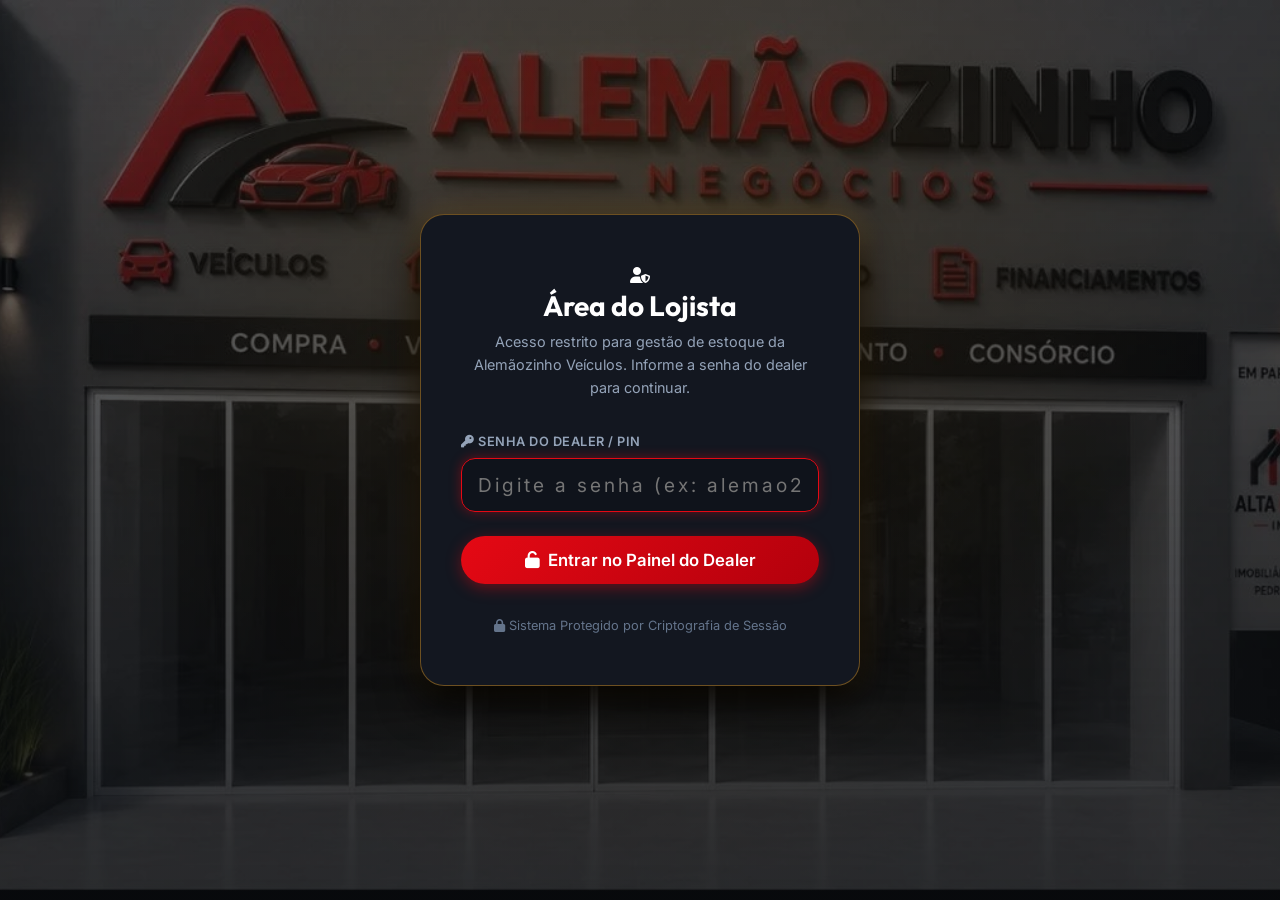
==== commit d9b58504: "Chore: Force cache refresh with v=2.1 stylesheet parameter" ====
--- a/admin.html
+++ b/admin.html
@@ -6,7 +6,7 @@
   <title>Painel do Dealer | Gestão de Estoque - Alemãozinho Veículos</title>
   <link rel="icon" type="image/png" href="assets/logo.png">
   <link rel="stylesheet" href="https://cdnjs.cloudflare.com/ajax/libs/font-awesome/6.4.0/css/all.min.css">
-  <link rel="stylesheet" href="styles.css">
+  <link rel="stylesheet" href="styles.css?v=2.1">
 </head>
 <body>
 
--- a/styles.css
+++ b/styles.css
@@ -301,7 +301,7 @@
   cursor: pointer;
 }
 
-/* HERO SECTION WITH STRAIGHT CENTERED STOREFRONT & LOGO */
+/* HERO SECTION WITH ACTUAL REAL STOREFRONT PHOTO */
 .hero {
   position: relative;
   min-height: 80vh;
@@ -310,8 +310,8 @@
   justify-content: center;
   padding: 5rem 0 8rem 0;
   background-image: radial-gradient(circle at 50% 35%, rgba(229, 9, 20, 0.25) 0%, transparent 70%),
-                    url('assets/facade_centered.jpg');
-  background-position: center 35%;
+                    url('assets/storefront.webp');
+  background-position: center 40%;
   background-repeat: no-repeat;
   background-size: cover;
 }
@@ -864,7 +864,7 @@
 }
 
 /* ==========================================================================
-   DEALER / ADMIN LOGIN & DASHBOARD STYLES (WITH MATCHING STOREFRONT BG)
+   DEALER / ADMIN LOGIN & DASHBOARD STYLES (WITH ACTUAL STOREFRONT PHOTO BG)
    ========================================================================== */
 .login-screen {
   position: relative;
@@ -873,8 +873,8 @@
   align-items: center;
   justify-content: center;
   background-image: radial-gradient(circle at 50% 35%, rgba(245, 166, 35, 0.25) 0%, transparent 70%),
-                    url('assets/facade_centered.jpg');
-  background-position: center 35%;
+                    url('assets/storefront.webp');
+  background-position: center 40%;
   background-repeat: no-repeat;
   background-size: cover;
   padding: 2rem 1rem;
@@ -906,8 +906,8 @@
   position: relative;
   padding: 4rem 0;
   background-image: radial-gradient(circle at 50% 35%, rgba(245, 166, 35, 0.15) 0%, transparent 70%),
-                    url('assets/facade_centered.jpg');
-  background-position: center 35%;
+                    url('assets/storefront.webp');
+  background-position: center 40%;
   background-repeat: no-repeat;
   background-size: cover;
   background-attachment: fixed;
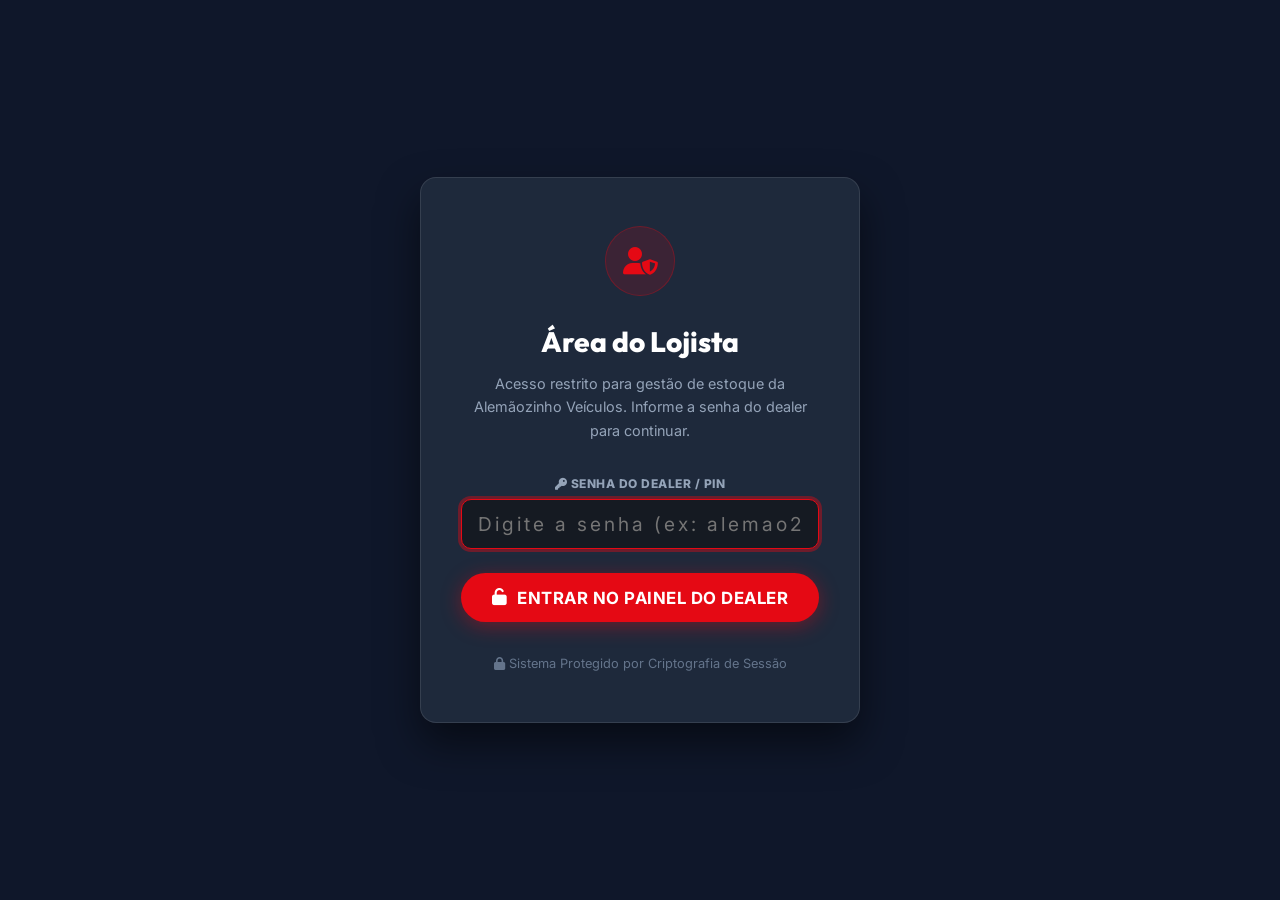
==== commit 099f53db: "Feat: Substituicao da URL de texto por Seletor Direto de Arquivo (PNG, JPG, WEBP e PDF) no Painel do" ====
--- a/admin.html
+++ b/admin.html
@@ -6,7 +6,7 @@
   <title>Painel do Dealer | Gestão de Estoque - Alemãozinho Veículos</title>
   <link rel="icon" type="image/png" href="assets/logo.png">
   <link rel="stylesheet" href="https://cdnjs.cloudflare.com/ajax/libs/font-awesome/6.4.0/css/all.min.css">
-  <link rel="stylesheet" href="styles.css?v=2.1">
+  <link rel="stylesheet" href="styles.css?v=23.0">
 </head>
 <body>
 
@@ -65,8 +65,8 @@
         </div>
 
         <div style="display: flex; gap: 1rem; align-items: center;">
-          <a href="index.html" target="_blank" class="btn-outline" style="font-size: 0.85rem;">
-            <i class="fas fa-external-link-alt"></i> Ver Vitrine do Cliente ↗
+          <a href="https://gabriellimakkf123-ui.github.io/alemaozinho-veiculos/estoque.html" target="_blank" class="btn-outline" style="font-size: 0.85rem;">
+            <i class="fas fa-external-link-alt"></i> Ver Estoque Completo ↗
           </a>
           <button onclick="openAddModal()" class="btn-primary" style="font-size: 0.9rem;">
             <i class="fas fa-plus-circle"></i> Adicionar Novo Veículo
@@ -124,7 +124,7 @@
         <table class="admin-table">
           <thead>
             <tr>
-              <th>Foto</th>
+              <th>Foto / Arquivo</th>
               <th>Veículo (Marca / Modelo)</th>
               <th>Ano</th>
               <th>KM</th>
@@ -141,7 +141,7 @@
     </div>
   </section>
 
-  <!-- Add / Edit Vehicle Modal -->
+  <!-- Add / Edit Vehicle Modal with File Picker (PNG, JPG, PDF) -->
   <div id="vehicleFormModal" class="modal-overlay">
     <div class="modal-container" style="max-width: 750px;">
       <button onclick="closeVehicleModal()" class="modal-close"><i class="fas fa-times"></i></button>
@@ -218,9 +218,19 @@
                 <option value="Garantia Fábrica">Garantia Fábrica</option>
               </select>
             </div>
+
+            <!-- DIRECT FILE UPLOAD SELECTOR (PNG, JPG, WEBP, PDF) -->
             <div class="form-group" style="grid-column: span 2;">
-              <label>URL da Foto do Veículo</label>
-              <input type="url" id="formImg" placeholder="https://exemplo.com/foto-carro.jpg" class="input-custom" required>
+              <label style="color:var(--primary); font-weight:700;"><i class="fas fa-file-upload"></i> Selecionar Foto / Arquivo (PNG, JPG ou PDF)</label>
+              <input type="file" id="formFileInput" accept="image/png, image/jpeg, image/webp, application/pdf" class="input-custom" style="padding: 0.5rem;" onchange="handleFileUpload(event)">
+              <input type="hidden" id="formImg" required>
+              
+              <div id="fileUploadPreview" style="margin-top: 0.75rem; display: none;">
+                <img id="filePreviewImg" src="" style="max-height: 120px; border-radius: 8px; border: 1px solid var(--border-light); display: none;">
+                <div id="filePdfBadge" style="display: none; background: rgba(229,9,20,0.15); border: 1px solid var(--primary); color: #FFF; padding: 0.5rem 1rem; border-radius: 8px; font-size: 0.85rem;">
+                  <i class="fas fa-file-pdf" style="color:var(--primary)"></i> Arquivo PDF Selecionado!
+                </div>
+              </div>
             </div>
           </div>
 
@@ -239,8 +249,8 @@
   </div>
 
   <!-- Cloud DB Manager Script -->
-  <script src="db.js"></script>
+  <script src="db.js?v=23.0"></script>
   <!-- Admin Script -->
-  <script src="admin.js"></script>
+  <script src="admin.js?v=23.0"></script>
 </body>
 </html>
--- a/styles.css
+++ b/styles.css
@@ -1,116 +1,81 @@
 /* ==========================================================================
-   ALEMÃOZINHO VEÍCULOS - DESIGN SYSTEM & STYLES (REVOLUTIONARY REDESIGN)
+   ALEMÃOZINHO VEÍCULOS - MOCKUP FIEL (HERO SPLIT + FACHADA DIREITA)
    ========================================================================== */
 
-@import url('https://fonts.googleapis.com/css2?family=Inter:wght@300;400;500;600;700&family=Outfit:wght@400;500;600;700;800;900&display=swap');
+@import url('https://fonts.googleapis.com/css2?family=Inter:wght@300;400;500;600;700;800;900&family=Outfit:wght@400;600;700;800;900&display=swap');
 
 :root {
-  /* Color Palette */
-  --bg-dark: #090B0E;
-  --bg-card: #131720;
-  --bg-card-hover: #1A202C;
-  --bg-surface: #181D28;
-  --glass-bg: rgba(24, 29, 40, 0.75);
-  --glass-border: rgba(255, 255, 255, 0.08);
-
+  --bg-dark: #07090C;
+  --bg-surface: #0E1217;
+  --bg-card: #141921;
+  --bg-input: #1B212B;
+  
   --primary: #E50914;
-  --primary-hover: #FF2E3C;
+  --primary-hover: #FF1E2A;
   --primary-glow: rgba(229, 9, 20, 0.4);
-  --accent-gold: #F5A623;
+  --accent-gold: #F59E0B;
   --accent-green: #25D366;
-
+  
   --text-main: #FFFFFF;
   --text-muted: #94A3B8;
   --text-dim: #64748B;
+  
   --border-light: rgba(255, 255, 255, 0.1);
-
-  /* Fonts */
+  --glass-border: rgba(255, 255, 255, 0.08);
+
+  --radius-sm: 6px;
+  --radius-md: 10px;
+  --radius-lg: 16px;
+  --radius-full: 9999px;
+  
+  --font-main: 'Inter', sans-serif;
   --font-heading: 'Outfit', sans-serif;
-  --font-body: 'Inter', sans-serif;
-
-  /* Elevation & Shadows */
-  --shadow-sm: 0 4px 6px -1px rgba(0, 0, 0, 0.3);
-  --shadow-lg: 0 20px 25px -5px rgba(0, 0, 0, 0.5), 0 10px 10px -5px rgba(0, 0, 0, 0.4);
-  --shadow-glow: 0 0 25px var(--primary-glow);
-
-  --radius-sm: 8px;
-  --radius-md: 14px;
-  --radius-lg: 24px;
-  --radius-full: 9999px;
-
-  --transition: all 0.3s cubic-bezier(0.4, 0, 0.2, 1);
-}
-
-/* Reset & Base */
-*, *::before, *::after {
-  box-sizing: border-box;
+  
+  --shadow-glow: 0 10px 30px -10px rgba(229, 9, 20, 0.3);
+  --transition: all 0.25s cubic-bezier(0.4, 0, 0.2, 1);
+}
+
+* {
   margin: 0;
   padding: 0;
-}
-
-html {
+  box-sizing: border-box;
+  font-family: var(--font-main);
   scroll-behavior: smooth;
-  font-size: 16px;
 }
 
 body {
   background-color: var(--bg-dark);
   color: var(--text-main);
-  font-family: var(--font-body);
   line-height: 1.6;
   overflow-x: hidden;
-  -webkit-font-smoothing: antialiased;
 }
 
 a {
+  text-decoration: none;
   color: inherit;
-  text-decoration: none;
-}
-
-button, input, select, textarea {
-  font-family: inherit;
-  font-size: inherit;
-  outline: none;
-}
-
-ul {
-  list-style: none;
-}
-
-img {
-  max-width: 100%;
-  display: block;
-}
-
-/* Typography Utilities */
+}
+
+/* Typography */
 h1, h2, h3, h4, h5, h6 {
   font-family: var(--font-heading);
-  font-weight: 700;
-  line-height: 1.2;
-}
-
-.gradient-text {
-  background: linear-gradient(135deg, #FFFFFF 30%, #94A3B8 100%);
-  -webkit-background-clip: text;
-  -webkit-text-fill-color: transparent;
+  color: #FFF;
+  font-weight: 800;
 }
 
 .gradient-text-red {
-  background: linear-gradient(135deg, #FF4D5A 0%, var(--primary) 50%, #B3000C 100%);
-  -webkit-background-clip: text;
-  -webkit-text-fill-color: transparent;
+  color: var(--primary);
 }
 
 .container {
   width: 100%;
-  max-width: 1280px;
+  max-width: 1360px;
   margin: 0 auto;
   padding: 0 1.5rem;
 }
 
-/* Announcement Bar */
+/* Top Announcement Bar */
 .top-bar {
-  background: linear-gradient(90deg, #0F131A, #1A0507, #0F131A);
+  background: #0B0E14;
   border-bottom: 1px solid var(--border-light);
   font-size: 0.85rem;
   padding: 0.5rem 0;
@@ -138,7 +103,8 @@
 
 .top-bar-social a {
   transition: var(--transition);
-  opacity: 0.75;
+  opacity: 0.8;
+  color: #FFF;
 }
 
 .top-bar-social a:hover {
@@ -151,17 +117,16 @@
   position: sticky;
   top: 0;
   z-index: 100;
-  background: rgba(9, 11, 14, 0.88);
+  background: rgba(7, 9, 12, 0.95);
   backdrop-filter: blur(16px);
-  border-bottom: 1px solid var(--glass-border);
-  padding: 0.85rem 0;
-  transition: var(--transition);
+  border-bottom: 1px solid var(--border-light);
+  padding: 1rem 0;
 }
 
 .nav-container {
   display: flex;
+  align-items: center;
   justify-content: space-between;
-  align-items: center;
 }
 
 .brand-logo {
@@ -171,50 +136,53 @@
 }
 
 .brand-icon-img {
-  width: 44px;
-  height: 44px;
-  object-fit: contain;
-  border-radius: 10px;
-  box-shadow: 0 0 15px var(--primary-glow);
-}
-
-.brand-img-logo {
   height: 44px;
   width: auto;
   object-fit: contain;
-  filter: drop-shadow(0 0 12px rgba(229, 9, 20, 0.3));
+}
+
+.brand-img-logo {
+  height: 36px;
+  width: auto;
+  object-fit: contain;
 }
 
 .nav-links {
   display: flex;
   align-items: center;
-  gap: 2rem;
+  gap: 1.75rem;
+  white-space: nowrap !important;
+  flex-wrap: nowrap !important;
 }
 
 .nav-links a {
-  font-size: 0.95rem;
-  font-weight: 500;
-  color: var(--text-muted);
+  font-size: 0.85rem;
+  font-weight: 700;
+  color: #E2E8F0;
+  text-transform: uppercase;
+  letter-spacing: 0.5px;
   transition: var(--transition);
   position: relative;
   padding: 0.3rem 0;
+  white-space: nowrap !important;
+  display: inline-block !important;
+  line-height: 1 !important;
 }
 
 .nav-links a:hover,
 .nav-links a.active {
-  color: var(--text-main);
+  color: var(--primary);
 }
 
 .nav-links a::after {
   content: '';
   position: absolute;
-  bottom: 0;
+  bottom: -4px;
   left: 0;
   width: 0;
   height: 2px;
   background: var(--primary);
   transition: var(--transition);
-  border-radius: 2px;
 }
 
 .nav-links a:hover::after,
@@ -228,68 +196,73 @@
   gap: 0.75rem;
 }
 
+/* Buttons System */
 .btn-primary {
-  background: linear-gradient(135deg, var(--primary), #B3000C);
-  color: #FFF;
-  padding: 0.75rem 1.5rem;
+  background: var(--primary);
+  color: #FFF;
+  padding: 0.85rem 1.75rem;
   border-radius: var(--radius-full);
-  font-weight: 600;
+  font-weight: 700;
   font-size: 0.95rem;
   border: none;
   cursor: pointer;
   display: inline-flex;
   align-items: center;
-  gap: 0.5rem;
-  box-shadow: 0 4px 15px var(--primary-glow);
-  transition: var(--transition);
+  gap: 0.6rem;
+  box-shadow: 0 4px 20px var(--primary-glow);
+  transition: var(--transition);
+  text-transform: uppercase;
+  letter-spacing: 0.5px;
 }
 
 .btn-primary:hover {
   transform: translateY(-2px);
+  background: var(--primary-hover);
   box-shadow: 0 8px 25px rgba(229, 9, 20, 0.6);
-  background: linear-gradient(135deg, var(--primary-hover), var(--primary));
-}
-
-.btn-whatsapp {
-  background: linear-gradient(135deg, #25D366, #128C7E);
+}
+
+.btn-outline {
+  background: transparent;
   color: #FFF;
   padding: 0.75rem 1.5rem;
   border-radius: var(--radius-full);
   font-weight: 600;
+  font-size: 0.9rem;
+  border: 1px solid var(--border-light);
+  cursor: pointer;
+  display: inline-flex;
+  align-items: center;
+  gap: 0.5rem;
+  transition: var(--transition);
+}
+
+.btn-outline:hover {
+  border-color: var(--primary);
+  color: var(--primary);
+  transform: translateY(-2px);
+}
+
+.btn-whatsapp {
+  background: var(--primary);
+  color: #FFF;
+  padding: 0.85rem 1.75rem;
+  border-radius: var(--radius-md);
+  font-weight: 700;
   font-size: 0.95rem;
   border: none;
   cursor: pointer;
   display: inline-flex;
   align-items: center;
-  gap: 0.5rem;
-  box-shadow: 0 4px 15px rgba(37, 211, 102, 0.3);
-  transition: var(--transition);
+  gap: 0.6rem;
+  box-shadow: 0 4px 20px var(--primary-glow);
+  transition: var(--transition);
+  text-transform: uppercase;
+  letter-spacing: 0.5px;
 }
 
 .btn-whatsapp:hover {
   transform: translateY(-2px);
-  box-shadow: 0 8px 25px rgba(37, 211, 102, 0.5);
-}
-
-.btn-outline {
-  background: transparent;
-  border: 1px solid var(--border-light);
-  color: var(--text-main);
-  padding: 0.75rem 1.5rem;
-  border-radius: var(--radius-full);
-  font-weight: 600;
-  font-size: 0.95rem;
-  cursor: pointer;
-  transition: var(--transition);
-  display: inline-flex;
-  align-items: center;
-  gap: 0.5rem;
-}
-
-.btn-outline:hover {
-  border-color: var(--primary);
-  color: var(--primary);
-  background: rgba(229, 9, 20, 0.05);
+  background: var(--primary-hover);
 }
 
 .mobile-toggle {
@@ -301,91 +274,114 @@
   cursor: pointer;
 }
 
-/* HERO SECTION WITH ACTUAL REAL STOREFRONT PHOTO */
+/* HERO SECTION - MOCKUP EXACT SPLIT LAYOUT */
 .hero {
   position: relative;
-  min-height: 80vh;
-  display: flex;
-  align-items: center;
-  justify-content: center;
-  padding: 5rem 0 8rem 0;
-  background-image: radial-gradient(circle at 50% 35%, rgba(229, 9, 20, 0.25) 0%, transparent 70%),
-                    url('assets/storefront.webp');
-  background-position: center 40%;
-  background-repeat: no-repeat;
-  background-size: cover;
-}
-
-.hero-overlay {
-  position: absolute;
-  inset: 0;
-  background: linear-gradient(180deg, rgba(9, 11, 14, 0.50) 0%, rgba(9, 11, 14, 0.75) 75%, var(--bg-dark) 100%);
-  backdrop-filter: brightness(1.15);
-}
-
-.hero-content {
-  position: relative;
-  z-index: 2;
-  text-align: center;
-  max-width: 900px;
-  margin: 0 auto;
-}
-
-.hero-badge {
-  display: inline-flex;
-  align-items: center;
-  gap: 0.5rem;
-  background: rgba(229, 9, 20, 0.25);
-  border: 1px solid rgba(229, 9, 20, 0.6);
-  color: #FF6670;
-  padding: 0.4rem 1rem;
-  border-radius: var(--radius-full);
-  font-size: 0.85rem;
-  font-weight: 700;
-  margin-bottom: 1.5rem;
+  background: var(--bg-dark);
+  padding: 4rem 0 5rem 0;
+}
+
+.hero-grid {
+  display: grid;
+  grid-template-columns: 1fr 1.25fr;
+  gap: 3.5rem;
+  align-items: center;
+}
+
+.hero-left-content {
+  display: flex;
+  flex-direction: column;
+  align-items: flex-start;
+}
+
+.hero-sub-tag {
+  color: var(--primary);
+  font-size: 0.95rem;
+  font-weight: 800;
   text-transform: uppercase;
-  letter-spacing: 1px;
-  box-shadow: 0 4px 15px rgba(0, 0, 0, 0.6);
+  letter-spacing: 1.5px;
+  margin-bottom: 0.5rem;
 }
 
 .hero h1 {
-  font-size: 3.5rem;
+  font-size: 3.8rem;
+  line-height: 1.1;
   letter-spacing: -1px;
   margin-bottom: 1.25rem;
-  text-shadow: 0 4px 20px rgba(0, 0, 0, 0.9);
+  text-transform: uppercase;
 }
 
 .hero p {
-  font-size: 1.2rem;
-  color: #E2E8F0;
-  margin-bottom: 2.5rem;
-  max-width: 750px;
-  margin-left: auto;
-  margin-right: auto;
-  text-shadow: 0 2px 10px rgba(0, 0, 0, 0.9);
-}
-
-/* Floating Live Search Bar */
+  font-size: 1.15rem;
+  color: var(--text-muted);
+  margin-bottom: 1.75rem;
+}
+
+/* Hero Red Checkmark Bullet List */
+.hero-bullets {
+  display: flex;
+  flex-direction: column;
+  gap: 0.75rem;
+  margin-bottom: 2.25rem;
+}
+
+.bullet-item {
+  display: flex;
+  align-items: center;
+  gap: 0.75rem;
+  font-size: 1rem;
+  font-weight: 600;
+  color: #FFF;
+}
+
+.bullet-item i {
+  color: var(--primary);
+  font-size: 1.1rem;
+  background: rgba(229, 9, 20, 0.15);
+  width: 26px;
+  height: 26px;
+  border-radius: 50%;
+  display: flex;
+  align-items: center;
+  justify-content: center;
+}
+
+/* Hero Right Showcase Facade Frame */
+.hero-right-showcase {
+  border-radius: var(--radius-lg);
+  overflow: hidden;
+  border: 1px solid var(--border-light);
+  box-shadow: 0 20px 50px rgba(0, 0, 0, 0.8);
+  background: #000;
+}
+
+.hero-right-showcase img {
+  width: 100%;
+  height: auto;
+  display: block;
+  object-fit: contain;
+}
+
+/* FLOATING FILTER BAR (MOCKUP EXACT STYLE) */
 .search-box-container {
   position: relative;
   z-index: 10;
-  margin-top: -4.5rem;
+  margin-top: -2.5rem;
   padding: 0 1.5rem;
 }
 
 .search-card {
-  background: var(--glass-bg);
-  backdrop-filter: blur(20px);
-  border: 1px solid var(--glass-border);
+  background: #0E1218;
+  border: 1px solid var(--border-light);
   border-radius: var(--radius-lg);
   padding: 1.75rem 2rem;
-  box-shadow: var(--shadow-lg);
+  box-shadow: 0 20px 40px rgba(0, 0, 0, 0.8);
 }
 
 .search-grid {
   display: grid;
-  grid-template-columns: repeat(4, 1fr) auto;
-  gap: 1.25rem;
+  grid-template-columns: repeat(5, 1fr) 180px;
+  gap: 1rem;
   align-items: end;
 }
 
@@ -393,86 +389,83 @@
   display: flex;
   flex-direction: column;
   gap: 0.4rem;
-  text-align: left;
 }
 
 .form-group label {
-  font-size: 0.8rem;
-  font-weight: 600;
+  font-size: 0.75rem;
+  font-weight: 800;
   color: var(--text-muted);
   text-transform: uppercase;
   letter-spacing: 0.5px;
 }
 
-.select-custom, .input-custom {
-  background: rgba(15, 19, 26, 0.85);
+.input-custom, .select-custom {
+  background: #151A22;
   border: 1px solid var(--border-light);
-  color: var(--text-main);
-  padding: 0.85rem 1rem;
   border-radius: var(--radius-md);
-  font-size: 0.95rem;
+  padding: 0.75rem 1rem;
+  color: #FFF;
+  font-size: 0.9rem;
+  outline: none;
   transition: var(--transition);
   width: 100%;
 }
 
-.select-custom:focus, .input-custom:focus {
+.input-custom:focus, .select-custom:focus {
   border-color: var(--primary);
-  box-shadow: 0 0 12px var(--primary-glow);
-}
-
-/* Feature Highlights Strip */
+  box-shadow: 0 0 0 3px var(--primary-glow);
+}
+
+/* FEATURES STRIP (4 COLUMNS MOCKUP STYLE) */
 .features-strip {
   padding: 4rem 0;
-  border-bottom: 1px solid var(--border-light);
+  background: var(--bg-dark);
+  border-top: 1px solid var(--border-light);
 }
 
 .features-grid {
   display: grid;
   grid-template-columns: repeat(4, 1fr);
-  gap: 1.5rem;
+  gap: 2rem;
 }
 
 .feature-card {
-  background: var(--bg-card);
-  border: 1px solid var(--border-light);
-  padding: 1.5rem;
-  border-radius: var(--radius-md);
   display: flex;
   align-items: flex-start;
-  gap: 1rem;
-  transition: var(--transition);
-}
-
-.feature-card:hover {
-  transform: translateY(-5px);
-  border-color: rgba(229, 9, 20, 0.4);
-  box-shadow: var(--shadow-lg);
+  gap: 1.25rem;
 }
 
 .feature-icon {
-  width: 48px;
-  height: 48px;
-  background: rgba(229, 9, 20, 0.12);
-  border-radius: var(--radius-md);
+  width: 52px;
+  height: 52px;
+  border-radius: 12px;
+  border: 1.5px solid var(--primary);
+  color: var(--primary);
   display: flex;
   align-items: center;
   justify-content: center;
-  color: var(--primary);
-  font-size: 1.4rem;
+  font-size: 1.5rem;
   flex-shrink: 0;
+  background: rgba(229, 9, 20, 0.08);
 }
 
 .feature-info h4 {
   font-size: 1.1rem;
-  margin-bottom: 0.25rem;
+  margin-bottom: 0.35rem;
 }
 
 .feature-info p {
   font-size: 0.85rem;
   color: var(--text-muted);
-}
-
-/* SECTION HEADER */
+  line-height: 1.5;
+}
+
+/* Inventory Section & Controls */
+.inventory-section {
+  padding: 5rem 0;
+  background: var(--bg-surface);
+}
+
 .section-header {
   text-align: center;
   max-width: 700px;
@@ -481,95 +474,91 @@
 
 .section-tag {
   color: var(--primary);
-  font-weight: 700;
+  font-size: 0.85rem;
+  font-weight: 800;
   text-transform: uppercase;
-  font-size: 0.85rem;
   letter-spacing: 1.5px;
   margin-bottom: 0.5rem;
   display: block;
 }
 
 .section-title {
-  font-size: 2.5rem;
-  margin-bottom: 1rem;
+  font-size: 2.25rem;
+  margin-bottom: 0.75rem;
 }
 
 .section-subtitle {
   color: var(--text-muted);
-  font-size: 1.05rem;
-}
-
-/* INVENTORY SECTION */
-.inventory-section {
-  padding: 5rem 0;
-}
-
-.inventory-controls {
-  display: flex;
-  justify-content: space-between;
-  align-items: center;
-  flex-wrap: wrap;
-  gap: 1.5rem;
-  margin-bottom: 2.5rem;
-}
-
-.filter-tabs {
-  display: flex;
-  gap: 0.5rem;
-  flex-wrap: wrap;
-}
-
-.tab-btn {
+  font-size: 1rem;
+}
+
+/* WEBMOTORS SIDEBAR & GRID LAYOUT */
+.webmotors-layout {
+  display: grid;
+  grid-template-columns: 280px 1fr;
+  gap: 2rem;
+  align-items: start;
+}
+
+.webmotors-sidebar {
   background: var(--bg-card);
   border: 1px solid var(--border-light);
+  border-radius: var(--radius-lg);
+  padding: 1.5rem;
+  position: sticky;
+  top: 90px;
+}
+
+.sidebar-title {
+  font-size: 1.1rem;
+  font-weight: 700;
+  margin-bottom: 1.25rem;
+  display: flex;
+  align-items: center;
+  justify-content: space-between;
+  border-bottom: 1px solid var(--border-light);
+  padding-bottom: 0.75rem;
+}
+
+.sidebar-group {
+  margin-bottom: 1.5rem;
+}
+
+.sidebar-group label {
+  font-size: 0.8rem;
+  font-weight: 700;
   color: var(--text-muted);
-  padding: 0.65rem 1.3rem;
-  border-radius: var(--radius-full);
-  font-size: 0.9rem;
-  font-weight: 600;
-  cursor: pointer;
-  transition: var(--transition);
-}
-
-.tab-btn:hover, .tab-btn.active {
-  background: var(--primary);
-  border-color: var(--primary);
-  color: #FFF;
-  box-shadow: 0 4px 15px var(--primary-glow);
-}
-
-.sort-select {
-  width: auto;
-  min-width: 220px;
-}
-
-/* Vehicle Cards Grid */
+  text-transform: uppercase;
+  margin-bottom: 0.5rem;
+  display: block;
+}
+
+/* Vehicle Cards Grid (Webmotors Style) */
 .cars-grid {
   display: grid;
   grid-template-columns: repeat(3, 1fr);
-  gap: 2rem;
+  gap: 1.75rem;
 }
 
 .car-card {
   background: var(--bg-card);
-  border: 1px solid var(--glass-border);
+  border: 1px solid var(--border-light);
   border-radius: var(--radius-md);
   overflow: hidden;
   transition: var(--transition);
-  position: relative;
   display: flex;
   flex-direction: column;
 }
 
 .car-card:hover {
-  transform: translateY(-8px);
-  border-color: rgba(229, 9, 20, 0.4);
-  box-shadow: 0 15px 30px rgba(0, 0, 0, 0.6), 0 0 20px var(--primary-glow);
+  transform: translateY(-4px);
+  border-color: var(--primary);
+  box-shadow: var(--shadow-glow);
 }
 
 .car-img-wrapper {
   position: relative;
-  height: 230px;
+  height: 210px;
   overflow: hidden;
   background: #000;
 }
@@ -578,148 +567,200 @@
   width: 100%;
   height: 100%;
   object-fit: cover;
-  transition: transform 0.5s ease;
+  transition: transform 0.4s ease;
 }
 
 .car-card:hover .car-img-wrapper img {
-  transform: scale(1.08);
+  transform: scale(1.05);
 }
 
 .car-badges {
   position: absolute;
-  top: 1rem;
-  left: 1rem;
+  top: 10px;
+  left: 10px;
   display: flex;
   flex-direction: column;
-  gap: 0.4rem;
+  gap: 4px;
   z-index: 2;
 }
 
 .badge {
-  padding: 0.3rem 0.7rem;
+  padding: 0.25rem 0.6rem;
   border-radius: var(--radius-sm);
-  font-size: 0.75rem;
+  font-size: 0.72rem;
   font-weight: 700;
   text-transform: uppercase;
   letter-spacing: 0.5px;
 }
 
-.badge-red {
-  background: var(--primary);
-  color: #FFF;
-}
-
-.badge-dark {
-  background: rgba(9, 11, 14, 0.85);
-  backdrop-filter: blur(8px);
-  color: #FFF;
-  border: 1px solid var(--border-light);
-}
-
-.badge-sold {
-  background: #DC2626;
-  color: #FFF;
-}
+.badge-red { background: var(--primary); color: #FFF; }
+.badge-dark { background: rgba(0, 0, 0, 0.75); color: #FFF; backdrop-filter: blur(4px); }
+.badge-gold { background: var(--accent-gold); color: #000; }
+.badge-green { background: var(--accent-green); color: #000; }
 
 .car-body {
-  padding: 1.5rem;
+  padding: 1.25rem;
   display: flex;
   flex-direction: column;
   flex: 1;
 }
 
 .car-year {
-  font-size: 0.85rem;
-  color: var(--primary);
-  font-weight: 700;
-  margin-bottom: 0.25rem;
-}
-
-.car-title {
-  font-size: 1.2rem;
-  margin-bottom: 0.75rem;
-  font-weight: 700;
-  display: -webkit-box;
-  -webkit-line-clamp: 1;
-  -webkit-box-orient: vertical;
-  overflow: hidden;
-}
-
-.car-specs {
-  display: grid;
-  grid-template-columns: repeat(3, 1fr);
-  gap: 0.5rem;
-  background: rgba(255, 255, 255, 0.03);
-  border: 1px solid rgba(255, 255, 255, 0.05);
-  border-radius: var(--radius-sm);
-  padding: 0.75rem;
-  margin-bottom: 1.25rem;
-}
-
-.spec-item {
-  display: flex;
-  flex-direction: column;
-  align-items: center;
-  text-align: center;
   font-size: 0.8rem;
   color: var(--text-muted);
-}
-
-.spec-item i {
-  color: var(--primary);
-  margin-bottom: 0.25rem;
-  font-size: 1rem;
+  font-weight: 600;
+}
+
+.car-title {
+  font-size: 1.15rem;
+  margin: 0.2rem 0 0.75rem 0;
+  line-height: 1.3;
+}
+
+.car-specs {
+  display: flex;
+  gap: 1rem;
+  font-size: 0.82rem;
+  color: var(--text-muted);
+  margin-bottom: 1rem;
+  padding-bottom: 0.75rem;
+  border-bottom: 1px solid var(--border-light);
+}
+
+.spec-item {
+  display: flex;
+  align-items: center;
+  gap: 0.35rem;
 }
 
 .car-price-row {
-  margin-top: auto;
-  display: flex;
+  display: flex;
+  align-items: baseline;
   justify-content: space-between;
-  align-items: flex-end;
-  padding-top: 1rem;
-  border-top: 1px solid var(--border-light);
-  margin-bottom: 1.25rem;
+  margin-bottom: 1rem;
 }
 
 .price-main {
+  font-size: 1.4rem;
   font-family: var(--font-heading);
-  font-size: 1.5rem;
   font-weight: 800;
   color: #FFF;
 }
 
 .price-parcel {
-  font-size: 0.8rem;
+  font-size: 0.78rem;
   color: var(--text-muted);
 }
 
-.car-actions {
+/* Modal Details Webmotors Style */
+.modal-overlay {
+  position: fixed;
+  inset: 0;
+  z-index: 1000;
+  background: rgba(0, 0, 0, 0.85);
+  backdrop-filter: blur(10px);
+  display: flex;
+  align-items: center;
+  justify-content: center;
+  padding: 1.5rem;
+  opacity: 0;
+  pointer-events: none;
+  transition: var(--transition);
+}
+
+.modal-overlay.active {
+  opacity: 1;
+  pointer-events: auto;
+}
+
+.modal-container {
+  background: var(--bg-card);
+  border: 1px solid var(--border-light);
+  border-radius: var(--radius-lg);
+  max-width: 900px;
+  width: 100%;
+  max-height: 90vh;
+  overflow-y: auto;
+  position: relative;
+  box-shadow: 0 25px 50px -12px rgba(0, 0, 0, 0.9);
+}
+
+.modal-close {
+  position: absolute;
+  top: 1rem;
+  right: 1rem;
+  background: rgba(255, 255, 255, 0.1);
+  border: none;
+  color: #FFF;
+  width: 36px;
+  height: 36px;
+  border-radius: 50%;
+  display: flex;
+  align-items: center;
+  justify-content: center;
+  cursor: pointer;
+  z-index: 10;
+  transition: var(--transition);
+}
+
+.modal-close:hover {
+  background: var(--primary);
+}
+
+.modal-grid {
   display: grid;
   grid-template-columns: 1fr 1fr;
-  gap: 0.75rem;
-}
-
-/* FINANCING SIMULATOR */
+  gap: 2rem;
+  padding: 2rem;
+}
+
+.modal-gallery-img {
+  width: 100%;
+  height: 320px;
+  object-fit: cover;
+  border-radius: var(--radius-md);
+  border: 1px solid var(--border-light);
+}
+
+.optionals-grid {
+  display: grid;
+  grid-template-columns: repeat(2, 1fr);
+  gap: 0.5rem;
+  margin-bottom: 1.5rem;
+}
+
+.optionals-grid span {
+  font-size: 0.85rem;
+  color: var(--text-muted);
+  display: flex;
+  align-items: center;
+  gap: 0.4rem;
+}
+
+.optionals-grid i {
+  color: var(--accent-green);
+  font-size: 0.75rem;
+}
+
+/* Simulator Section */
 .financing-section {
-  padding: 5rem 0;
-  background: linear-gradient(180deg, var(--bg-dark) 0%, var(--bg-surface) 50%, var(--bg-dark) 100%);
-  border-top: 1px solid var(--border-light);
-  border-bottom: 1px solid var(--border-light);
+  padding: 6rem 0;
+  background: var(--bg-dark);
 }
 
 .financing-container {
   display: grid;
   grid-template-columns: 1fr 1fr;
-  gap: 3.5rem;
+  gap: 3rem;
   align-items: center;
 }
 
 .sim-box {
-  background: var(--bg-card);
-  border: 1px solid var(--glass-border);
+  background: var(--bg-surface);
+  border: 1px solid var(--border-light);
   border-radius: var(--radius-lg);
   padding: 2.5rem;
-  box-shadow: var(--shadow-lg);
+  box-shadow: var(--shadow-glow);
 }
 
 .range-slider-group {
@@ -729,287 +770,224 @@
 .range-header {
   display: flex;
   justify-content: space-between;
+  font-size: 0.9rem;
   margin-bottom: 0.5rem;
-  font-size: 0.95rem;
+  font-weight: 600;
 }
 
 .range-val {
   color: var(--primary);
-  font-weight: 700;
+  font-weight: 800;
   font-size: 1.1rem;
 }
 
 input[type=range] {
   width: 100%;
-  height: 8px;
-  border-radius: 4px;
-  background: rgba(255, 255, 255, 0.1);
   accent-color: var(--primary);
+}
+
+.term-options {
+  display: grid;
+  grid-template-columns: repeat(4, 1fr);
+  gap: 0.5rem;
+  margin-bottom: 1.5rem;
+}
+
+.term-btn {
+  background: var(--bg-card);
+  border: 1px solid var(--border-light);
+  color: #FFF;
+  padding: 0.6rem;
+  border-radius: var(--radius-sm);
   cursor: pointer;
-}
-
-.term-options {
-  display: grid;
-  grid-template-columns: repeat(4, 1fr);
-  gap: 0.75rem;
-  margin-bottom: 2rem;
-}
-
-.term-btn {
-  background: rgba(255, 255, 255, 0.05);
-  border: 1px solid var(--border-light);
-  color: var(--text-muted);
-  padding: 0.75rem;
-  border-radius: var(--radius-sm);
-  font-weight: 700;
-  cursor: pointer;
+  font-weight: 600;
   transition: var(--transition);
 }
 
 .term-btn.active, .term-btn:hover {
   background: var(--primary);
   border-color: var(--primary);
-  color: #FFF;
 }
 
 .result-card {
-  background: rgba(229, 9, 20, 0.08);
-  border: 1px solid rgba(229, 9, 20, 0.3);
+  background: var(--bg-card);
+  border-left: 4px solid var(--primary);
+  padding: 1.25rem;
   border-radius: var(--radius-md);
-  padding: 1.5rem;
-  text-align: center;
   margin-bottom: 1.5rem;
 }
 
 .result-title {
   font-size: 0.85rem;
   color: var(--text-muted);
-  text-transform: uppercase;
 }
 
 .result-amount {
+  font-size: 2rem;
   font-family: var(--font-heading);
-  font-size: 2.25rem;
   font-weight: 800;
-  color: #FFF;
-  margin: 0.25rem 0;
-}
-
-/* SELL / TRADE SECTION */
+  color: var(--accent-green);
+}
+
+/* Sell / Trade Section */
 .sell-section {
-  padding: 5rem 0;
+  padding: 6rem 0;
+  background: var(--bg-surface);
 }
 
 .sell-wrapper {
-  background: linear-gradient(135deg, rgba(24, 29, 40, 0.95), rgba(15, 19, 26, 0.95));
-  border: 1px solid var(--glass-border);
+  background: var(--bg-card);
+  border: 1px solid var(--border-light);
   border-radius: var(--radius-lg);
-  padding: 3.5rem 2.5rem;
+  padding: 3rem;
+  box-shadow: var(--shadow-glow);
+}
+
+.form-row {
+  display: grid;
+  grid-template-columns: repeat(3, 1fr);
+  gap: 1rem;
+  margin-bottom: 1rem;
+}
+
+/* DEALER & CRM ADMIN STYLES */
+.login-screen {
+  min-height: 100vh;
+  display: flex;
+  align-items: center;
+  justify-content: center;
+  padding: 2rem;
+  background: #0F172A;
   position: relative;
-  overflow: hidden;
-}
-
-.form-row {
-  display: grid;
-  grid-template-columns: repeat(3, 1fr);
-  gap: 1.25rem;
-  margin-bottom: 1.25rem;
-}
-
-/* ABOUT & LOCATION SECTION */
-.about-section {
-  padding: 5rem 0;
-  background: var(--bg-surface);
-  border-top: 1px solid var(--border-light);
-}
-
-.about-grid {
-  display: grid;
-  grid-template-columns: 1fr 1fr;
-  gap: 4rem;
-  align-items: center;
-}
-
-.about-info-list {
-  display: flex;
-  flex-direction: column;
-  gap: 1.25rem;
-  margin-top: 1.5rem;
-}
-
-.info-item {
-  display: flex;
-  align-items: flex-start;
-  gap: 1rem;
-}
-
-.info-item-icon {
-  width: 42px;
-  height: 42px;
-  background: rgba(229, 9, 20, 0.15);
-  color: var(--primary);
-  border-radius: var(--radius-sm);
-  display: flex;
-  align-items: center;
-  justify-content: center;
-  font-size: 1.2rem;
-  flex-shrink: 0;
-}
-
-.map-box {
-  border-radius: var(--radius-md);
-  overflow: hidden;
-  border: 1px solid var(--border-light);
-  height: 380px;
-}
-
-/* ==========================================================================
-   DEALER / ADMIN LOGIN & DASHBOARD STYLES (WITH ACTUAL STOREFRONT PHOTO BG)
-   ========================================================================== */
-.login-screen {
-  position: relative;
-  min-height: 100vh;
-  display: flex;
-  align-items: center;
-  justify-content: center;
-  background-image: radial-gradient(circle at 50% 35%, rgba(245, 166, 35, 0.25) 0%, transparent 70%),
-                    url('assets/storefront.webp');
-  background-position: center 40%;
-  background-repeat: no-repeat;
-  background-size: cover;
-  padding: 2rem 1rem;
-}
-
-.login-screen::before {
-  content: '';
-  position: absolute;
-  inset: 0;
-  background: linear-gradient(180deg, rgba(9, 11, 14, 0.60) 0%, rgba(9, 11, 14, 0.85) 100%);
-  backdrop-filter: brightness(1.1);
-  z-index: 1;
 }
 
 .login-card {
-  position: relative;
-  z-index: 2;
-  background: var(--bg-card);
-  border: 1px solid rgba(245, 166, 35, 0.4);
+  background: #1E293B;
+  border: 1px solid rgba(255,255,255,0.1);
   border-radius: var(--radius-lg);
   padding: 3rem 2.5rem;
   width: 100%;
   max-width: 440px;
   text-align: center;
-  box-shadow: 0 20px 40px rgba(0, 0, 0, 0.9), 0 0 30px rgba(245, 166, 35, 0.2);
+  box-shadow: 0 20px 40px rgba(0,0,0,0.5);
+}
+
+.login-card h2, .login-card p {
+  color: #FFF;
+}
+
+.login-icon-box {
+  width: 70px;
+  height: 70px;
+  background: rgba(229, 9, 20, 0.15);
+  border: 1px solid rgba(229, 9, 20, 0.3);
+  border-radius: 50%;
+  display: flex;
+  align-items: center;
+  justify-content: center;
+  margin: 0 auto 1.5rem auto;
+  color: var(--primary);
+  font-size: 1.75rem;
 }
 
 .dealer-section {
   position: relative;
-  padding: 4rem 0;
-  background-image: radial-gradient(circle at 50% 35%, rgba(245, 166, 35, 0.15) 0%, transparent 70%),
-                    url('assets/storefront.webp');
-  background-position: center 40%;
-  background-repeat: no-repeat;
-  background-size: cover;
-  background-attachment: fixed;
-}
-
-.dealer-section::before {
-  content: '';
-  position: absolute;
-  inset: 0;
-  background: linear-gradient(180deg, rgba(9, 11, 14, 0.85) 0%, rgba(9, 11, 14, 0.95) 100%);
-  backdrop-filter: brightness(1.1);
-  z-index: 0;
-}
-
-.dealer-section > .container {
-  position: relative;
-  z-index: 2;
+  min-height: 100vh;
+  padding-top: 2rem;
+  padding-bottom: 4rem;
+  background: #0F172A;
+  color: #FFF;
+}
+
+.dealer-section h1, .dealer-section h2, .dealer-section h3, .dealer-section th, .dealer-section td {
+  color: #FFF;
 }
 
 .dealer-header {
+  background: #1E293B;
+  border: 1px solid rgba(255,255,255,0.1);
+  border-radius: var(--radius-lg);
+  padding: 1.5rem 2rem;
+  margin-bottom: 2rem;
   display: flex;
   justify-content: space-between;
   align-items: center;
-  margin-bottom: 2rem;
-  flex-wrap: wrap;
-  gap: 1rem;
 }
 
 .admin-stats-grid {
   display: grid;
   grid-template-columns: repeat(4, 1fr);
   gap: 1.5rem;
-  margin-bottom: 2.5rem;
+  margin-bottom: 2rem;
 }
 
 .stat-card {
-  background: var(--bg-card);
-  border: 1px solid var(--border-light);
-  border-radius: var(--radius-md);
+  background: #1E293B;
+  border: 1px solid rgba(255,255,255,0.1);
+  border-radius: var(--radius-lg);
   padding: 1.5rem;
   display: flex;
   align-items: center;
-  gap: 1rem;
+  gap: 1.25rem;
 }
 
 .stat-icon {
-  width: 50px;
-  height: 50px;
-  border-radius: 12px;
-  background: rgba(245, 166, 35, 0.15);
-  color: var(--accent-gold);
+  width: 54px;
+  height: 54px;
+  border-radius: 14px;
+  background: rgba(229, 9, 20, 0.15);
+  color: var(--primary);
   display: flex;
   align-items: center;
   justify-content: center;
   font-size: 1.5rem;
+  flex-shrink: 0;
 }
 
 .stat-val {
+  font-size: 1.6rem;
   font-family: var(--font-heading);
-  font-size: 1.8rem;
   font-weight: 800;
   color: #FFF;
 }
 
 .stat-label {
   font-size: 0.8rem;
-  color: var(--text-muted);
+  color: #94A3B8;
   text-transform: uppercase;
+  letter-spacing: 0.5px;
 }
 
 .table-responsive {
-  background: var(--bg-card);
-  border: 1px solid var(--glass-border);
-  border-radius: var(--radius-md);
+  width: 100%;
   overflow-x: auto;
+  border-radius: var(--radius-lg);
+  border: 1px solid rgba(255,255,255,0.1);
+  background: #1E293B;
 }
 
 .admin-table {
   width: 100%;
   border-collapse: collapse;
   text-align: left;
-  font-size: 0.9rem;
 }
 
 .admin-table th {
-  background: rgba(255, 255, 255, 0.04);
+  background: #0F172A;
+  color: #94A3B8;
   padding: 1rem 1.25rem;
-  color: var(--text-muted);
+  font-size: 0.75rem;
   text-transform: uppercase;
-  font-size: 0.75rem;
-  font-weight: 700;
-  border-bottom: 1px solid var(--border-light);
 }
 
 .admin-table td {
   padding: 1rem 1.25rem;
-  border-bottom: 1px solid rgba(255, 255, 255, 0.05);
+  border-bottom: 1px solid rgba(255,255,255,0.05);
   vertical-align: middle;
 }
 
 .admin-table tr:hover {
-  background: rgba(255, 255, 255, 0.02);
+  background: rgba(255,255,255,0.03);
 }
 
 .thumb-small {
@@ -1019,168 +997,12 @@
   border-radius: 6px;
 }
 
-.btn-icon {
-  background: rgba(255, 255, 255, 0.05);
-  border: 1px solid var(--border-light);
-  color: #FFF;
-  width: 32px;
-  height: 32px;
-  border-radius: 6px;
-  cursor: pointer;
-  display: inline-flex;
-  align-items: center;
-  justify-content: center;
-  transition: var(--transition);
-}
-
-.btn-icon:hover {
-  background: var(--primary);
-  border-color: var(--primary);
-}
-
-.btn-icon.edit:hover {
-  background: var(--accent-gold);
-  border-color: var(--accent-gold);
-  color: #000;
-}
-
-.btn-icon.delete:hover {
-  background: #DC2626;
-  border-color: #DC2626;
-}
-
-/* MODAL DETALHES */
-.modal-overlay {
-  position: fixed;
-  inset: 0;
-  background: rgba(0, 0, 0, 0.85);
-  backdrop-filter: blur(10px);
-  z-index: 1000;
-  display: flex;
-  align-items: center;
-  justify-content: center;
-  padding: 1.5rem;
-  opacity: 0;
-  visibility: hidden;
-  transition: var(--transition);
-}
-
-.modal-overlay.active {
-  opacity: 1;
-  visibility: visible;
-}
-
-.modal-container {
-  background: var(--bg-card);
-  border: 1px solid var(--glass-border);
-  border-radius: var(--radius-lg);
-  width: 100%;
-  max-width: 950px;
-  max-height: 90vh;
-  overflow-y: auto;
-  position: relative;
-  box-shadow: var(--shadow-lg);
-  transform: scale(0.95);
-  transition: var(--transition);
-}
-
-.modal-overlay.active .modal-container {
-  transform: scale(1);
-}
-
-.modal-close {
-  position: absolute;
-  top: 1.25rem;
-  right: 1.25rem;
-  background: rgba(255, 255, 255, 0.1);
-  border: none;
-  color: #FFF;
-  width: 36px;
-  height: 36px;
-  border-radius: 50%;
-  cursor: pointer;
-  display: flex;
-  align-items: center;
-  justify-content: center;
-  z-index: 10;
-  transition: var(--transition);
-}
-
-.modal-close:hover {
-  background: var(--primary);
-}
-
-.modal-grid {
-  display: grid;
-  grid-template-columns: 1fr 1fr;
-  gap: 2rem;
-  padding: 2rem;
-}
-
-.modal-gallery-img {
-  width: 100%;
-  height: 320px;
-  object-fit: cover;
-  border-radius: var(--radius-md);
-}
-
-.optionals-grid {
-  display: grid;
-  grid-template-columns: 1fr 1fr;
-  gap: 0.5rem;
-  margin: 1rem 0 1.5rem 0;
-  font-size: 0.85rem;
-  color: var(--text-muted);
-}
-
-.optionals-grid span {
-  display: flex;
-  align-items: center;
-  gap: 0.4rem;
-}
-
-.optionals-grid i {
-  color: var(--primary);
-}
-
-/* FLOATING WHATSAPP CTA */
-.floating-whatsapp {
-  position: fixed;
-  bottom: 2rem;
-  right: 2rem;
-  z-index: 900;
-  background: linear-gradient(135deg, #25D366, #128C7E);
-  color: #FFF;
-  width: 60px;
-  height: 60px;
-  border-radius: 50%;
-  display: flex;
-  align-items: center;
-  justify-content: center;
-  font-size: 1.8rem;
-  box-shadow: 0 10px 25px rgba(37, 211, 102, 0.5);
-  cursor: pointer;
-  transition: var(--transition);
-  animation: pulse-wa 2s infinite;
-}
-
-.floating-whatsapp:hover {
-  transform: scale(1.1);
-}
-
-@keyframes pulse-wa {
-  0% { box-shadow: 0 0 0 0 rgba(37, 211, 102, 0.7); }
-  70% { box-shadow: 0 0 0 18px rgba(37, 211, 102, 0); }
-  100% { box-shadow: 0 0 0 0 rgba(37, 211, 102, 0); }
-}
-
-/* FOOTER */
+/* Footer */
 footer {
   background: #05070A;
   border-top: 1px solid var(--border-light);
   padding: 4rem 0 2rem 0;
-  font-size: 0.9rem;
-  color: var(--text-muted);
+  color: #94A3B8;
 }
 
 .footer-grid {
@@ -1192,49 +1014,81 @@
 
 .footer-col h4 {
   color: #FFF;
+  font-size: 1.1rem;
   margin-bottom: 1.25rem;
-  font-size: 1.1rem;
 }
 
 .footer-col ul {
-  display: flex;
-  flex-direction: column;
-  gap: 0.75rem;
-}
-
-.footer-col a:hover {
+  list-style: none;
+}
+
+.footer-col ul li {
+  margin-bottom: 0.6rem;
+}
+
+.footer-col ul li a {
+  color: #94A3B8;
+  font-size: 0.9rem;
+  transition: var(--transition);
+}
+
+.footer-col ul li a:hover {
   color: var(--primary);
 }
 
 .footer-bottom {
-  border-top: 1px solid var(--border-light);
+  display: flex;
+  justify-content: space-between;
+  align-items: center;
   padding-top: 2rem;
-  display: flex;
-  justify-content: space-between;
-  align-items: center;
+  border-top: 1px solid rgba(255,255,255,0.1);
   font-size: 0.85rem;
-}
-
-/* Responsive Media Queries */
+  color: #94A3B8;
+}
+
+/* Floating WhatsApp */
+.floating-whatsapp {
+  position: fixed;
+  bottom: 25px;
+  right: 25px;
+  z-index: 99;
+  background: #25D366;
+  color: #FFF;
+  width: 60px;
+  height: 60px;
+  border-radius: 50%;
+  display: flex;
+  align-items: center;
+  justify-content: center;
+  font-size: 2rem;
+  box-shadow: 0 8px 25px rgba(37, 211, 102, 0.4);
+  transition: var(--transition);
+}
+
+.floating-whatsapp:hover {
+  transform: scale(1.1);
+}
+
+/* Media Queries */
 @media (max-width: 1024px) {
-  .hero h1 { font-size: 2.75rem; }
-  .search-grid { grid-template-columns: 1fr 1fr; }
+  .hero-grid { grid-template-columns: 1fr; }
+  .webmotors-layout { grid-template-columns: 1fr; }
+  .webmotors-sidebar { position: static; }
+  .search-grid { grid-template-columns: repeat(3, 1fr); }
   .cars-grid { grid-template-columns: repeat(2, 1fr); }
   .features-grid { grid-template-columns: repeat(2, 1fr); }
-  .financing-container, .about-grid, .modal-grid { grid-template-columns: 1fr; }
-  .footer-grid { grid-template-columns: 1fr 1fr; }
+  .financing-container, .modal-grid { grid-template-columns: 1fr; }
   .admin-stats-grid { grid-template-columns: repeat(2, 1fr); }
 }
 
 @media (max-width: 768px) {
-  .nav-links, .top-bar-info span:not(:first-child) { display: none; }
+  .nav-links { display: none; }
   .mobile-toggle { display: block; }
-  .hero h1 { font-size: 2.2rem; }
+  .hero h1 { font-size: 2.5rem; }
   .search-grid { grid-template-columns: 1fr; }
   .cars-grid { grid-template-columns: 1fr; }
   .features-grid { grid-template-columns: 1fr; }
   .form-row { grid-template-columns: 1fr; }
   .footer-grid { grid-template-columns: 1fr; }
-  .footer-bottom { flex-direction: column; gap: 1rem; text-align: center; }
   .admin-stats-grid { grid-template-columns: 1fr; }
 }
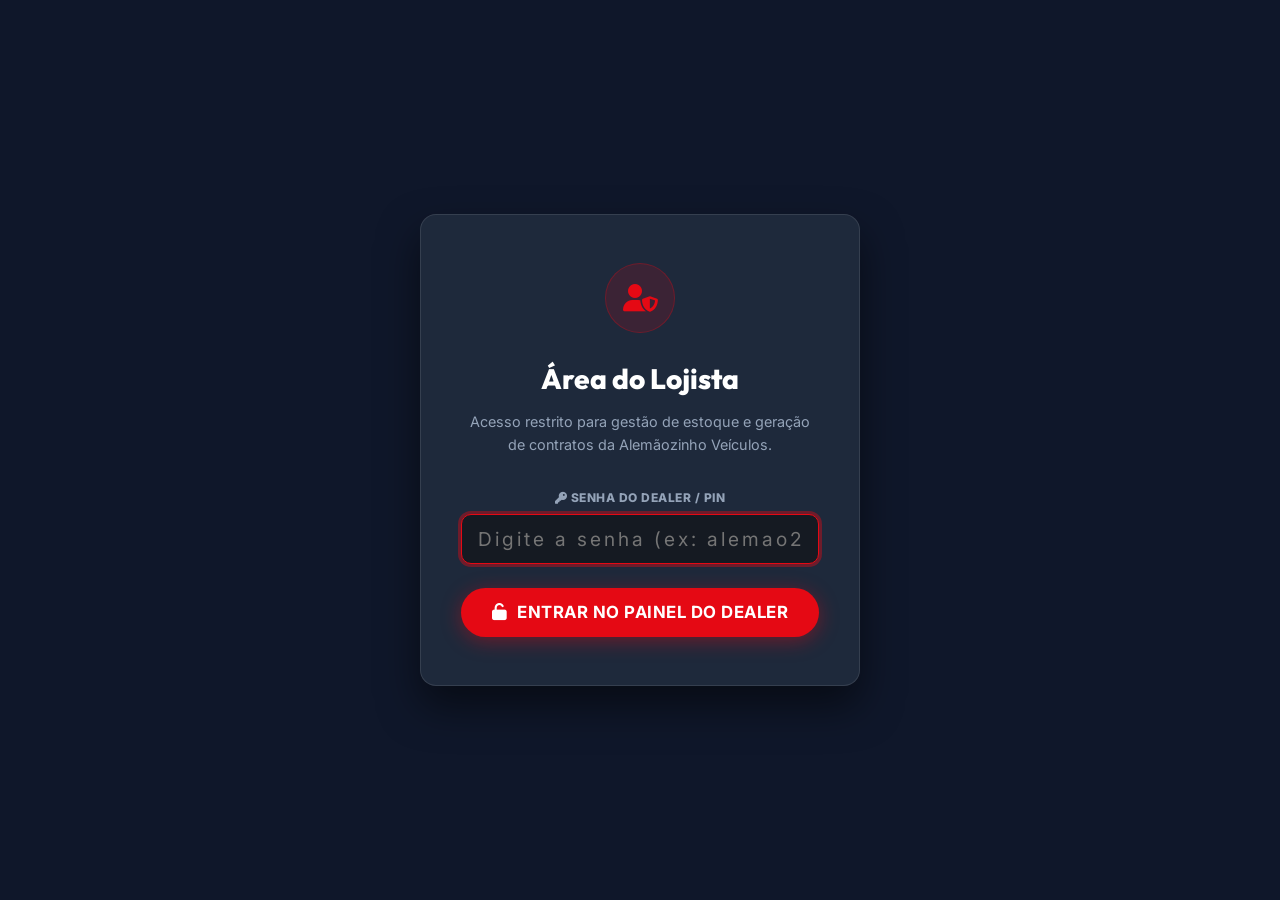
==== commit 2930ae62: "Feat: Gerador de Contrato de Compra e Venda de Veiculos (PDF/Impressao) e Calculadora de Margem de L" ====
--- a/admin.html
+++ b/admin.html
@@ -3,10 +3,71 @@
 <head>
   <meta charset="UTF-8">
   <meta name="viewport" content="width=device-width, initial-scale=1.0">
-  <title>Painel do Dealer | Gestão de Estoque - Alemãozinho Veículos</title>
+  <title>Painel do Dealer | Gestão de Estoque & Contratos - Alemãozinho Veículos</title>
   <link rel="icon" type="image/png" href="assets/logo.png">
   <link rel="stylesheet" href="https://cdnjs.cloudflare.com/ajax/libs/font-awesome/6.4.0/css/all.min.css">
-  <link rel="stylesheet" href="styles.css?v=23.0">
+  <link rel="stylesheet" href="styles.css?v=28.0">
+
+  <style>
+    /* CONTRACT PRINTING SPECIFIC STYLES */
+    @media print {
+      body * { visibility: hidden; }
+      #printableContract, #printableContract * { visibility: visible; }
+      #printableContract {
+        position: absolute;
+        left: 0;
+        top: 0;
+        width: 100%;
+        color: #000 !important;
+        background: #FFF !important;
+        padding: 2cm;
+      }
+      .no-print { display: none !important; }
+    }
+
+    .contract-paper {
+      background: #FFFFFF;
+      color: #000000;
+      padding: 2.5rem;
+      border-radius: 12px;
+      font-family: 'Times New Roman', Times, serif;
+      line-height: 1.6;
+      box-shadow: 0 10px 30px rgba(0,0,0,0.5);
+      max-height: 75vh;
+      overflow-y: auto;
+    }
+
+    .contract-header-text {
+      text-align: center;
+      text-transform: uppercase;
+      font-weight: bold;
+      font-size: 1.3rem;
+      margin-bottom: 1.5rem;
+      border-bottom: 2px solid #000;
+      padding-bottom: 0.75rem;
+    }
+
+    .contract-clause {
+      margin-bottom: 1.25rem;
+      text-align: justify;
+      font-size: 0.95rem;
+    }
+
+    .contract-signatures {
+      display: grid;
+      grid-template-columns: 1fr 1fr;
+      gap: 3rem;
+      margin-top: 3rem;
+      text-align: center;
+    }
+
+    .contract-sig-line {
+      border-top: 1px solid #000;
+      padding-top: 0.5rem;
+      font-weight: bold;
+      font-size: 0.9rem;
+    }
+  </style>
 </head>
 <body>
 
@@ -18,7 +79,7 @@
       </div>
       <h2 style="font-size: 1.75rem; margin-bottom: 0.5rem;">Área do Lojista</h2>
       <p style="color: var(--text-muted); font-size: 0.9rem; margin-bottom: 2rem;">
-        Acesso restrito para gestão de estoque da Alemãozinho Veículos. Informe a senha do dealer para continuar.
+        Acesso restrito para gestão de estoque e geração de contratos da Alemãozinho Veículos.
       </p>
 
       <form onsubmit="handleLogin(event)">
@@ -33,10 +94,6 @@
           <i class="fas fa-unlock"></i> Entrar no Painel do Dealer
         </button>
       </form>
-
-      <div style="margin-top: 2rem; font-size: 0.8rem; color: var(--text-dim);">
-        <i class="fas fa-lock"></i> Sistema Protegido por Criptografia de Sessão
-      </div>
     </div>
   </section>
 
@@ -52,19 +109,19 @@
             <img src="assets/logomarca.png" alt="Alemãozinho Veículos Logo" class="brand-img-logo">
           </div>
           <div style="border-left: 1px solid var(--border-light); padding-left: 1rem;">
-            <h1 style="font-size: 1.5rem;">Painel do Dealer <span class="gradient-text-red">| Gestão de Estoque</span></h1>
+            <h1 style="font-size: 1.5rem;">Painel do Dealer <span class="gradient-text-red">| Gestão & Contratos</span></h1>
             <div style="display: flex; align-items: center; gap: 0.75rem; margin-top: 0.25rem;">
               <span style="font-size: 0.85rem; color: var(--accent-gold); font-weight: 600;">
                 <i class="fas fa-user-check"></i> Sessão Autorizada (Lojista)
               </span>
               <span class="cloud-sync-badge" style="padding: 0.15rem 0.6rem; border-radius: 20px; font-size: 0.75rem; font-weight: 600;">
-                <i class="fas fa-database"></i> Conectando Cloud DB...
+                <i class="fas fa-database"></i> Cloud DB Conectado
               </span>
             </div>
           </div>
         </div>
 
-        <div style="display: flex; gap: 1rem; align-items: center;">
+        <div style="display: flex; gap: 1rem; align-items: center; flex-wrap: wrap;">
           <a href="https://gabriellimakkf123-ui.github.io/alemaozinho-veiculos/estoque.html" target="_blank" class="btn-outline" style="font-size: 0.85rem;">
             <i class="fas fa-external-link-alt"></i> Ver Estoque Completo ↗
           </a>
@@ -77,7 +134,7 @@
         </div>
       </div>
 
-      <!-- Inventory Metrics / Analytics Cards -->
+      <!-- Inventory & Financial Metrics Cards -->
       <div class="admin-stats-grid">
         <div class="stat-card">
           <div class="stat-icon"><i class="fas fa-car-side"></i></div>
@@ -96,25 +153,25 @@
         </div>
 
         <div class="stat-card">
-          <div class="stat-icon" style="color:#FF4D5A; background:rgba(239,68,68,0.15);"><i class="fas fa-tag"></i></div>
-          <div>
-            <div id="statSoldCars" class="stat-val">0</div>
-            <div class="stat-label">Veículos Vendidos</div>
-          </div>
-        </div>
-
-        <div class="stat-card">
-          <div class="stat-icon" style="color:var(--primary); background:rgba(229,9,20,0.15);"><i class="fas fa-dollar-sign"></i></div>
+          <div class="stat-icon" style="color:var(--primary); background:rgba(229,9,20,0.15);"><i class="fas fa-chart-line"></i></div>
           <div>
             <div id="statStockValue" class="stat-val">R$ 0</div>
             <div class="stat-label">Valor Total do Estoque</div>
           </div>
         </div>
+
+        <div class="stat-card">
+          <div class="stat-icon" style="color:var(--accent-gold); background:rgba(245,158,11,0.15);"><i class="fas fa-hand-holding-usd"></i></div>
+          <div>
+            <div id="statTotalProfit" class="stat-val">R$ 0</div>
+            <div class="stat-label">Lucro Bruto Projetado</div>
+          </div>
+        </div>
       </div>
 
       <!-- Stock Table Area -->
       <div style="display: flex; justify-content: space-between; align-items: center; margin-bottom: 1rem;">
-        <h3 style="font-size: 1.25rem;"><i class="fas fa-list" style="color:var(--primary)"></i> Lista de Veículos em Estoque</h3>
+        <h3 style="font-size: 1.25rem;"><i class="fas fa-list" style="color:var(--primary)"></i> Lista de Veículos & Gerador de Contratos</h3>
         <button onclick="syncVehiclesFromCloud()" class="btn-outline" style="font-size: 0.8rem; padding: 0.4rem 1rem;">
           <i class="fas fa-sync"></i> Sincronizar Banco de Dados
         </button>
@@ -126,11 +183,11 @@
             <tr>
               <th>Foto / Arquivo</th>
               <th>Veículo (Marca / Modelo)</th>
-              <th>Ano</th>
-              <th>KM</th>
+              <th>Ano / KM</th>
               <th>Preço de Venda</th>
-              <th>Status do Estoque</th>
-              <th>Ações</th>
+              <th>FIPE / Margem Est.</th>
+              <th>Status</th>
+              <th>Ações & Gerar Contrato</th>
             </tr>
           </thead>
           <tbody id="adminTableBody">
@@ -141,9 +198,9 @@
     </div>
   </section>
 
-  <!-- Add / Edit Vehicle Modal with File Picker (PNG, JPG, PDF) -->
+  <!-- Add / Edit Vehicle Modal (With Profit Margin Calculator) -->
   <div id="vehicleFormModal" class="modal-overlay">
-    <div class="modal-container" style="max-width: 750px;">
+    <div class="modal-container" style="max-width: 800px;">
       <button onclick="closeVehicleModal()" class="modal-close"><i class="fas fa-times"></i></button>
       <div style="padding: 2rem;">
         <h2 id="modalFormTitle" style="font-size: 1.5rem; margin-bottom: 1.5rem;"><i class="fas fa-car" style="color:var(--primary)"></i> Adicionar Novo Veículo</h2>
@@ -164,10 +221,32 @@
             </div>
           </div>
 
+          <!-- FINANCIAL PROFIT CALCULATOR FIELDS -->
+          <div class="form-row" style="background: rgba(245,158,11,0.08); border: 1px solid rgba(245,158,11,0.25); padding: 1rem; border-radius: 10px; margin-bottom: 1rem;">
+            <div class="form-group">
+              <label style="color:var(--accent-gold); font-weight:700;"><i class="fas fa-shopping-cart"></i> Custo de Compra (R$)</label>
+              <input type="number" id="formBuyPrice" placeholder="Ex: 82000" class="input-custom" oninput="calculateMarginPreview()">
+            </div>
+            <div class="form-group">
+              <label style="color:var(--accent-gold); font-weight:700;"><i class="fas fa-wrench"></i> Custos Preparação (R$)</label>
+              <input type="number" id="formPrepCost" placeholder="Ex: 2500" class="input-custom" oninput="calculateMarginPreview()">
+            </div>
+            <div class="form-group">
+              <label style="color:var(--primary); font-weight:700;"><i class="fas fa-tag"></i> Preço de Venda (R$)</label>
+              <input type="number" id="formPrice" placeholder="Ex: 98000" class="input-custom" required oninput="calculateMarginPreview()">
+            </div>
+          </div>
+
+          <!-- Profit Margin Realtime Badge -->
+          <div id="marginPreviewBox" style="margin-bottom: 1.25rem; background: rgba(37,211,102,0.12); border: 1px solid rgba(37,211,102,0.3); padding: 0.75rem 1rem; border-radius: 8px; font-size: 0.9rem; color: #25D366; display: flex; justify-content: space-between; align-items: center;">
+            <span><i class="fas fa-calculator"></i> Lucro Líquido Projetado: <strong id="previewProfitVal">R$ 0</strong></span>
+            <span>Margem de Lucro: <strong id="previewMarginPct">0%</strong></span>
+          </div>
+
           <div class="form-row">
             <div class="form-group">
-              <label>Preço de Venda (R$)</label>
-              <input type="number" id="formPrice" placeholder="Ex: 98000" class="input-custom" required>
+              <label>Valor Tabela FIPE Oficial (R$)</label>
+              <input type="number" id="formFipePrice" placeholder="Ex: 96840" class="input-custom">
             </div>
             <div class="form-group">
               <label>Quilometragem (KM)</label>
@@ -241,16 +320,111 @@
 
           <div style="display: flex; gap: 1rem; justify-content: flex-end;">
             <button type="button" onclick="closeVehicleModal()" class="btn-outline">Cancelar</button>
-            <button type="submit" class="btn-primary"><i class="fas fa-save"></i> Salvar Veículo no Banco Nuvem</button>
+            <button type="submit" class="btn-primary"><i class="fas fa-save"></i> Salvar no Banco Nuvem</button>
           </div>
         </form>
       </div>
     </div>
   </div>
 
+  <!-- VEHICLE PURCHASE & SALE CONTRACT GENERATOR MODAL -->
+  <div id="contractModalOverlay" class="modal-overlay">
+    <div class="modal-container" style="max-width: 850px;">
+      <button onclick="closeContractModal()" class="modal-close no-print"><i class="fas fa-times"></i></button>
+      <div style="padding: 2rem;">
+        
+        <!-- Controls Header (No Print) -->
+        <div class="no-print" style="display: flex; justify-content: space-between; align-items: center; margin-bottom: 1.5rem; border-bottom: 1px solid rgba(255,255,255,0.1); padding-bottom: 1rem;">
+          <div>
+            <h2 style="font-size: 1.4rem; color: #FFF;"><i class="fas fa-file-contract" style="color:var(--primary)"></i> Gerador de Contrato de Compra e Venda</h2>
+            <p style="font-size: 0.85rem; color: var(--text-muted);">Preencha os dados do comprador para gerar o documento oficial pronto para impressão ou PDF.</p>
+          </div>
+          <button onclick="window.print()" class="btn-primary" style="font-size: 0.9rem; padding: 0.75rem 1.5rem;">
+            <i class="fas fa-print"></i> Imprimir / Salvar PDF
+          </button>
+        </div>
+
+        <!-- Buyer Input Fields Form (No Print) -->
+        <div class="no-print" style="background: #161D29; padding: 1.25rem; border-radius: 12px; margin-bottom: 1.5rem; border: 1px solid rgba(255,255,255,0.08);">
+          <h4 style="font-size: 0.95rem; color: var(--accent-gold); margin-bottom: 1rem;"><i class="fas fa-user-edit"></i> Dados do Comprador (Preenchimento Rápido):</h4>
+          
+          <div class="form-row" style="margin-bottom: 0.75rem;">
+            <input type="text" id="contractBuyerName" placeholder="Nome Completo do Comprador*" class="input-custom" oninput="updateContractDocument()" required>
+            <input type="text" id="contractBuyerCpf" placeholder="CPF ou CNPJ do Comprador*" class="input-custom" oninput="updateContractDocument()" required>
+            <input type="text" id="contractBuyerRg" placeholder="RG / Órgão Emissor" class="input-custom" oninput="updateContractDocument()">
+          </div>
+
+          <div class="form-row">
+            <input type="text" id="contractBuyerAddress" placeholder="Endereço Completo (Rua, Nº, Bairro, Cidade - UF)" class="input-custom" style="grid-column: span 2;" oninput="updateContractDocument()">
+            <input type="text" id="contractBuyerPhone" placeholder="Telefone de Contato" class="input-custom" oninput="updateContractDocument()">
+          </div>
+        </div>
+
+        <!-- Printable Contract Document Sheet -->
+        <div id="printableContract" class="contract-paper">
+          <div class="contract-header-text">
+            CONTRATO DE COMPRA E VENDA DE VEÍCULO AUTOMOTOR<br>
+            <span style="font-size: 0.9rem; font-weight: normal;">ALEMÃOZINHO VEÍCULOS - PEDREGULHO / SP</span>
+          </div>
+
+          <div class="contract-clause">
+            <strong>VENDEDOR:</strong> <strong>ALEMÃOZINHO VEÍCULOS / ALEXANDRE MANCINI AGUILAR JUNIOR</strong>, estabelecido na Rua Joaquim Ferreira Coelho, nº 560 – Centro, Pedregulho – SP, inscrito no CNPJ/CPF sob regramento comercial de veículos automotores.
+          </div>
+
+          <div class="contract-clause">
+            <strong>COMPRADOR:</strong> <span id="docBuyerName" style="text-decoration: underline; font-weight: bold;">________________________________________</span>, inscrito no CPF/CNPJ sob nº <span id="docBuyerCpf" style="font-weight: bold;">_______________</span>, residente e domiciliado em <span id="docBuyerAddress">__________________________________________________</span>.
+          </div>
+
+          <div class="contract-clause">
+            <strong>CLÁUSULA PRIMEIRA - DO OBJETO:</strong> O VENDEDOR vende ao COMPRADOR o veículo automotor de sua propriedade com as seguintes especificações:
+            <br>
+            • <strong>Marca / Modelo:</strong> <span id="docCarTitle" style="font-weight: bold;">-</span><br>
+            • <strong>Ano Fabricação / Modelo:</strong> <span id="docCarYear">-</span> | <strong>Cor:</strong> <span id="docCarColor">-</span> | <strong>Combustível:</strong> <span id="docCarFuel">-</span><br>
+            • <strong>Quilometragem Atual:</strong> <span id="docCarKm">-</span> | <strong>Câmbio:</strong> <span id="docCarTrans">-</span><br>
+            • <strong>Preço Acordado de Venda:</strong> <span id="docCarPrice" style="font-weight: bold; font-size: 1.1rem;">R$ 0,00</span>
+          </div>
+
+          <div class="contract-clause">
+            <strong>CLÁUSULA SEGUNDA - DA PROCEDÊNCIA E GARANTIA:</strong> O VENDEDOR declara que o veículo possui <strong>Laudo Cautelar Aprovado</strong> e procedência garantida, estando livre e desembaraçado de quaisquer ônus judiciais ou extrajudiciais até a presente data. O veículo conta com garantia legal nos termos do Código de Defesa do Consumidor.
+          </div>
+
+          <div class="contract-clause">
+            <strong>CLÁUSULA TERCEIRA - DA DADOS E DOCUMENTAÇÃO:</strong> O COMPRADOR assume total responsabilidade por infrações de trânsito ocorridas a partir da data de entrega do veículo, comprometendo-se a realizar a transferência de propriedade no prazo legal junto ao DETRAN.
+          </div>
+
+          <div class="contract-clause" style="margin-top: 2rem;">
+            Por estarem assim justos e contratados, assinam o presente instrumento em 2 (duas) vias de igual teor e forma.
+          </div>
+
+          <div style="text-align: right; margin-top: 1.5rem; font-style: italic;">
+            Pedregulho - SP, <span id="docContractDate">02 de Agosto de 2026</span>.
+          </div>
+
+          <!-- Signatures -->
+          <div class="contract-signatures">
+            <div>
+              <div class="contract-sig-line">
+                ALEMÃOZINHO VEÍCULOS<br>
+                <span style="font-size:0.8rem; font-weight:normal;">Vendedor</span>
+              </div>
+            </div>
+
+            <div>
+              <div class="contract-sig-line">
+                <span id="docSigBuyerName">COMPRADOR</span><br>
+                <span style="font-size:0.8rem; font-weight:normal;">Comprador</span>
+              </div>
+            </div>
+          </div>
+        </div>
+
+      </div>
+    </div>
+  </div>
+
   <!-- Cloud DB Manager Script -->
-  <script src="db.js?v=23.0"></script>
+  <script src="db.js?v=28.0"></script>
   <!-- Admin Script -->
-  <script src="admin.js?v=23.0"></script>
+  <script src="admin.js?v=28.0"></script>
 </body>
 </html>
--- a/styles.css
+++ b/styles.css
@@ -1092,3 +1092,303 @@
   .footer-grid { grid-template-columns: 1fr; }
   .admin-stats-grid { grid-template-columns: 1fr; }
 }
+
+/* ==========================================================================
+   ALEMÃOZINHO VEÍCULOS - FLOATING AI CHAT ASSISTANT WIDGET STYLES
+   ========================================================================== */
+.ai-chat-trigger {
+  position: fixed;
+  bottom: 25px;
+  left: 25px;
+  right: auto;
+  z-index: 1500;
+  background: #10151D;
+  border: 2px solid #E50914;
+  color: #FFF;
+  padding: 0.65rem 1.25rem 0.65rem 0.85rem;
+  border-radius: 40px;
+  display: flex;
+  align-items: center;
+  gap: 0.75rem;
+  box-shadow: 0 10px 30px rgba(229, 9, 20, 0.4);
+  cursor: pointer;
+  transition: all 0.3s cubic-bezier(0.175, 0.885, 0.32, 1.275);
+}
+
+.ai-chat-trigger:hover {
+  transform: translateY(-4px) scale(1.04);
+  box-shadow: 0 15px 40px rgba(229, 9, 20, 0.6);
+  background: #E50914;
+}
+
+.ai-trigger-badge {
+  position: absolute;
+  top: -4px;
+  right: -4px;
+  width: 14px;
+  height: 14px;
+  background: #25D366;
+  border-radius: 50%;
+  border: 2px solid #10151D;
+}
+
+.ai-pulse-dot {
+  display: block;
+  width: 100%;
+  height: 100%;
+  border-radius: 50%;
+  background: #25D366;
+  animation: aiPulse 1.8s infinite;
+}
+
+@keyframes aiPulse {
+  0% { transform: scale(0.95); box-shadow: 0 0 0 0 rgba(37, 211, 102, 0.7); }
+  70% { transform: scale(1); box-shadow: 0 0 0 10px rgba(37, 211, 102, 0); }
+  100% { transform: scale(0.95); box-shadow: 0 0 0 0 rgba(37, 211, 102, 0); }
+}
+
+.ai-trigger-icon {
+  width: 38px;
+  height: 38px;
+  object-fit: contain;
+  border-radius: 50%;
+  background: #FFF;
+  padding: 2px;
+}
+
+.ai-trigger-text {
+  font-weight: 800;
+  font-size: 0.9rem;
+  letter-spacing: 0.3px;
+  white-space: nowrap;
+}
+
+/* Chat Modal Window (Positioned on the Left) */
+.ai-chat-window {
+  position: fixed;
+  bottom: 95px;
+  left: 25px;
+  right: auto;
+  z-index: 1500;
+  width: 380px;
+  max-width: calc(100vw - 40px);
+  height: 540px;
+  max-height: calc(100vh - 120px);
+  background: #0F141C;
+  border: 1px solid rgba(255, 255, 255, 0.12);
+  border-radius: 20px;
+  box-shadow: 0 20px 50px rgba(0, 0, 0, 0.8);
+  display: flex;
+  flex-direction: column;
+  overflow: hidden;
+  opacity: 0;
+  pointer-events: none;
+  transform: translateY(20px) scale(0.95);
+  transition: all 0.3s ease;
+}
+
+.ai-chat-window.active {
+  opacity: 1;
+  pointer-events: auto;
+  transform: translateY(0) scale(1);
+}
+
+.ai-chat-header {
+  background: #161D29;
+  padding: 1rem 1.25rem;
+  border-bottom: 1px solid rgba(255, 255, 255, 0.08);
+  display: flex;
+  justify-content: space-between;
+  align-items: center;
+}
+
+.ai-avatar-box {
+  width: 42px;
+  height: 42px;
+  border-radius: 50%;
+  background: #FFF;
+  padding: 3px;
+  display: flex;
+  align-items: center;
+  justify-content: center;
+}
+
+.ai-avatar-box img {
+  width: 100%;
+  height: 100%;
+  object-fit: contain;
+}
+
+.ai-online-pill {
+  background: rgba(37, 211, 102, 0.2);
+  color: #25D366;
+  border: 1px solid rgba(37, 211, 102, 0.4);
+  font-size: 0.65rem;
+  padding: 0.1rem 0.5rem;
+  border-radius: 10px;
+  font-weight: 700;
+}
+
+.ai-chat-close {
+  background: transparent;
+  border: none;
+  color: #94A3B8;
+  font-size: 1.1rem;
+  cursor: pointer;
+  transition: color 0.2s ease;
+}
+
+.ai-chat-close:hover {
+  color: #E50914;
+}
+
+/* Chat Messages */
+.ai-chat-messages {
+  flex: 1;
+  padding: 1.25rem;
+  overflow-y: auto;
+  display: flex;
+  flex-direction: column;
+  gap: 1rem;
+  background: #0B0E14;
+}
+
+.ai-msg {
+  max-width: 85%;
+  font-size: 0.9rem;
+  line-height: 1.5;
+  border-radius: 14px;
+  padding: 0.85rem 1.1rem;
+  word-wrap: break-word;
+}
+
+.ai-msg-bot {
+  align-self: flex-start;
+  background: #18202C;
+  color: #E2E8F0;
+  border-bottom-left-radius: 3px;
+  border: 1px solid rgba(255, 255, 255, 0.06);
+}
+
+.ai-msg-user {
+  align-self: flex-end;
+  background: #E50914;
+  color: #FFFFFF;
+  border-bottom-right-radius: 3px;
+  font-weight: 600;
+}
+
+.ai-typing {
+  font-size: 0.8rem;
+  color: #94A3B8;
+  font-style: italic;
+}
+
+/* Inside Chat Buttons */
+.ai-link-btn, .ai-wa-btn {
+  display: inline-flex;
+  align-items: center;
+  gap: 0.5rem;
+  margin-top: 0.75rem;
+  padding: 0.6rem 1rem;
+  border-radius: 8px;
+  font-size: 0.82rem;
+  font-weight: 700;
+  text-decoration: none;
+  transition: all 0.2s ease;
+  width: 100%;
+  justify-content: center;
+}
+
+.ai-link-btn {
+  background: #252F3F;
+  color: #FFF;
+  border: 1px solid rgba(255, 255, 255, 0.15);
+}
+
+.ai-link-btn:hover {
+  background: #334155;
+}
+
+.ai-wa-btn {
+  background: #25D366;
+  color: #000;
+}
+
+.ai-wa-btn:hover {
+  background: #20BA5A;
+}
+
+/* Quick Chips */
+.ai-quick-chips {
+  padding: 0.5rem 1rem;
+  background: #121720;
+  display: flex;
+  gap: 0.5rem;
+  overflow-x: auto;
+  border-top: 1px solid rgba(255, 255, 255, 0.05);
+}
+
+.ai-quick-chips::-webkit-scrollbar {
+  display: none;
+}
+
+.ai-quick-chips button {
+  background: #1D2635;
+  border: 1px solid rgba(255, 255, 255, 0.1);
+  color: #CBD5E1;
+  font-size: 0.75rem;
+  padding: 0.4rem 0.8rem;
+  border-radius: 20px;
+  white-space: nowrap;
+  cursor: pointer;
+  transition: all 0.2s ease;
+}
+
+.ai-quick-chips button:hover {
+  border-color: #E50914;
+  color: #FFF;
+  background: rgba(229, 9, 20, 0.2);
+}
+
+/* Input Form */
+.ai-chat-form {
+  padding: 0.85rem 1rem;
+  background: #161D29;
+  display: flex;
+  gap: 0.5rem;
+  border-top: 1px solid rgba(255, 255, 255, 0.08);
+}
+
+.ai-chat-form input {
+  flex: 1;
+  background: #0F141C;
+  border: 1px solid rgba(255, 255, 255, 0.12);
+  border-radius: 20px;
+  padding: 0.65rem 1rem;
+  color: #FFF;
+  font-size: 0.88rem;
+  outline: none;
+}
+
+.ai-chat-form input:focus {
+  border-color: #E50914;
+}
+
+.ai-chat-send-btn {
+  background: #E50914;
+  border: none;
+  color: #FFF;
+  width: 38px;
+  height: 38px;
+  border-radius: 50%;
+  display: flex;
+  align-items: center;
+  justify-content: center;
+  cursor: pointer;
+  transition: background 0.2s ease;
+}
+
+.ai-chat-send-btn:hover {
+  background: #B90710;
+}
